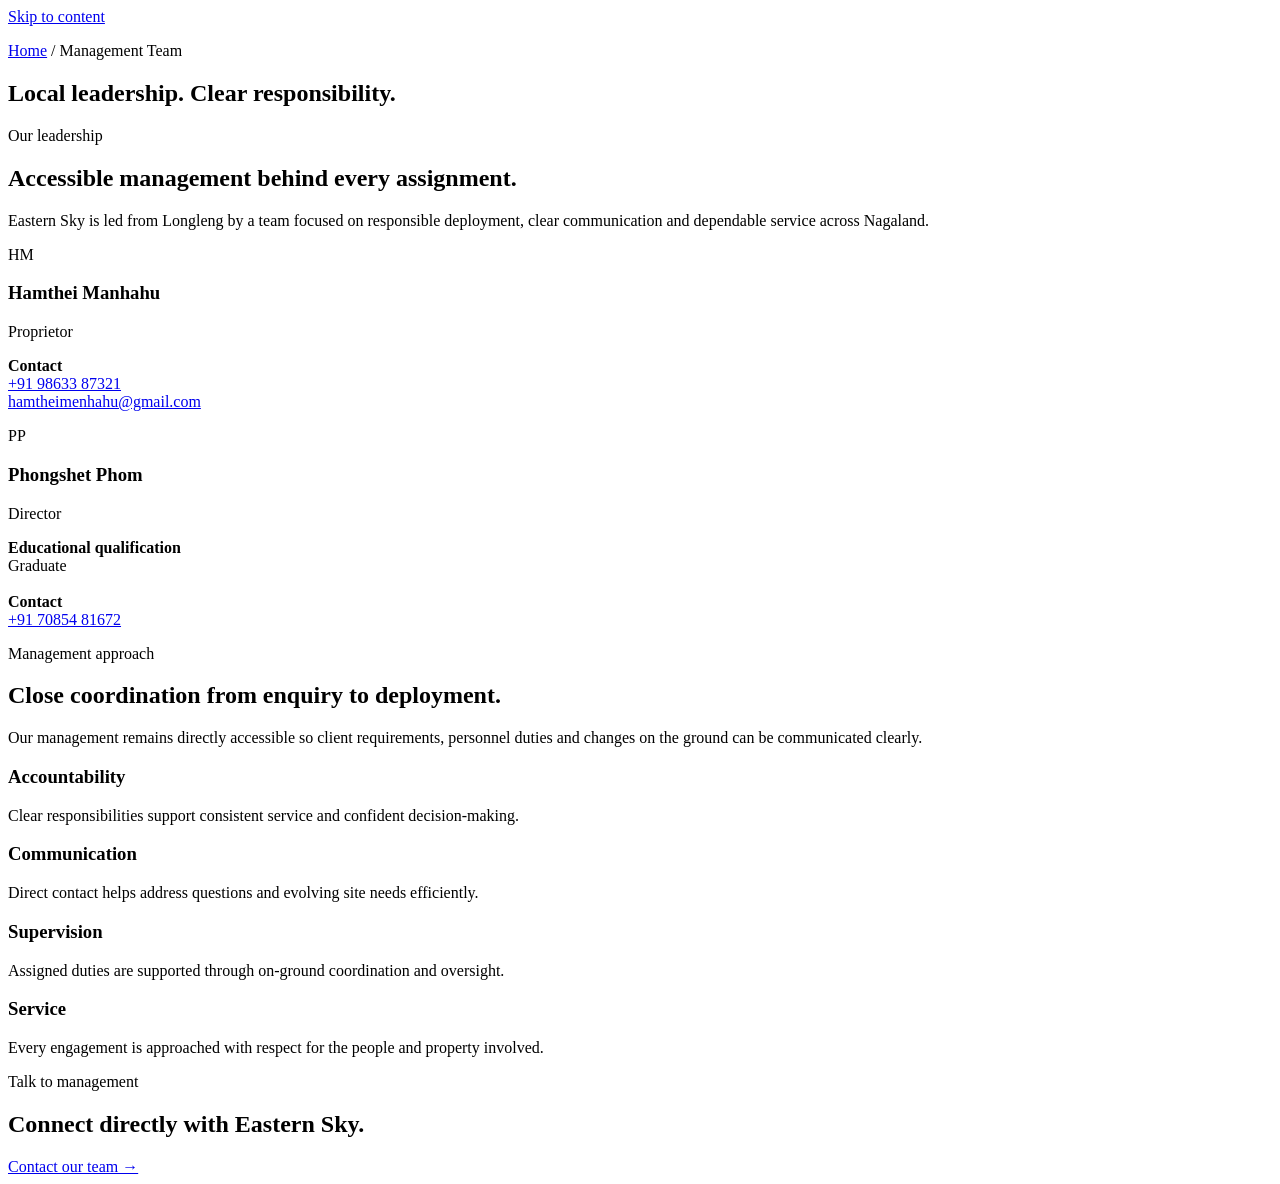
==== team.html @ 49fd6ac9 "Add files via upload" ====
<!doctype html><html lang="en"><head><meta charset="utf-8"><meta name="viewport" content="width=device-width, initial-scale=1"><meta name="description" content="Meet the management team of Eastern Sky Private Security Agency."><title>Management Team | Eastern Sky Security</title><link rel="stylesheet" href="assets/css/styles.css"><script src="assets/js/site.js" defer></script></head>
<body data-page="team" data-asset-root="assets" data-api-url="api/submit.php"><a class="skip-link" href="#main">Skip to content</a><div data-site-header></div><main id="main">
  <section class="page-hero"><div class="shell page-hero__content reveal"><p class="breadcrumbs"><a href="index.html">Home</a> / Management Team</p><h1>Local leadership. Clear responsibility.</h1></div></section>
  <section class="section"><div class="shell"><div class="section-heading reveal"><p class="eyebrow">Our leadership</p><h2>Accessible management behind every assignment.</h2><p class="lede">Eastern Sky is led from Longleng by a team focused on responsible deployment, clear communication and dependable service across Nagaland.</p></div><div class="grid grid-2">
    <article class="card team-card reveal"><div class="team-card__top"><div class="team-card__monogram">HM</div></div><div class="team-card__body"><h3>Hamthei Manhahu</h3><p class="team-card__role">Proprietor</p><p class="team-card__meta"><strong>Contact</strong><br><a href="tel:+919863387321">+91 98633 87321</a><br><a href="mailto:hamtheimenhahu@gmail.com">hamtheimenhahu@gmail.com</a></p></div></article>
    <article class="card team-card reveal"><div class="team-card__top"><div class="team-card__monogram">PP</div></div><div class="team-card__body"><h3>Phongshet Phom</h3><p class="team-card__role">Director</p><p class="team-card__meta"><strong>Educational qualification</strong><br>Graduate<br><br><strong>Contact</strong><br><a href="tel:+917085481672">+91 70854 81672</a></p></div></article>
  </div></div></section>
  <section class="section surface-dark"><div class="shell split"><div class="split__content reveal"><p class="eyebrow">Management approach</p><h2>Close coordination from enquiry to deployment.</h2><p class="lede">Our management remains directly accessible so client requirements, personnel duties and changes on the ground can be communicated clearly.</p></div><div class="grid grid-2"><article class="value reveal"><h3>Accountability</h3><p>Clear responsibilities support consistent service and confident decision-making.</p></article><article class="value reveal"><h3>Communication</h3><p>Direct contact helps address questions and evolving site needs efficiently.</p></article><article class="value reveal"><h3>Supervision</h3><p>Assigned duties are supported through on-ground coordination and oversight.</p></article><article class="value reveal"><h3>Service</h3><p>Every engagement is approached with respect for the people and property involved.</p></article></div></div></section>
  <section class="section"><div class="shell"><div class="cta reveal"><div class="cta__inner"><div><p class="eyebrow">Talk to management</p><h2>Connect directly with Eastern Sky.</h2></div><a class="button button--light" href="contact.html">Contact our team →</a></div></div></div></section>
</main><div data-site-footer></div></body></html>
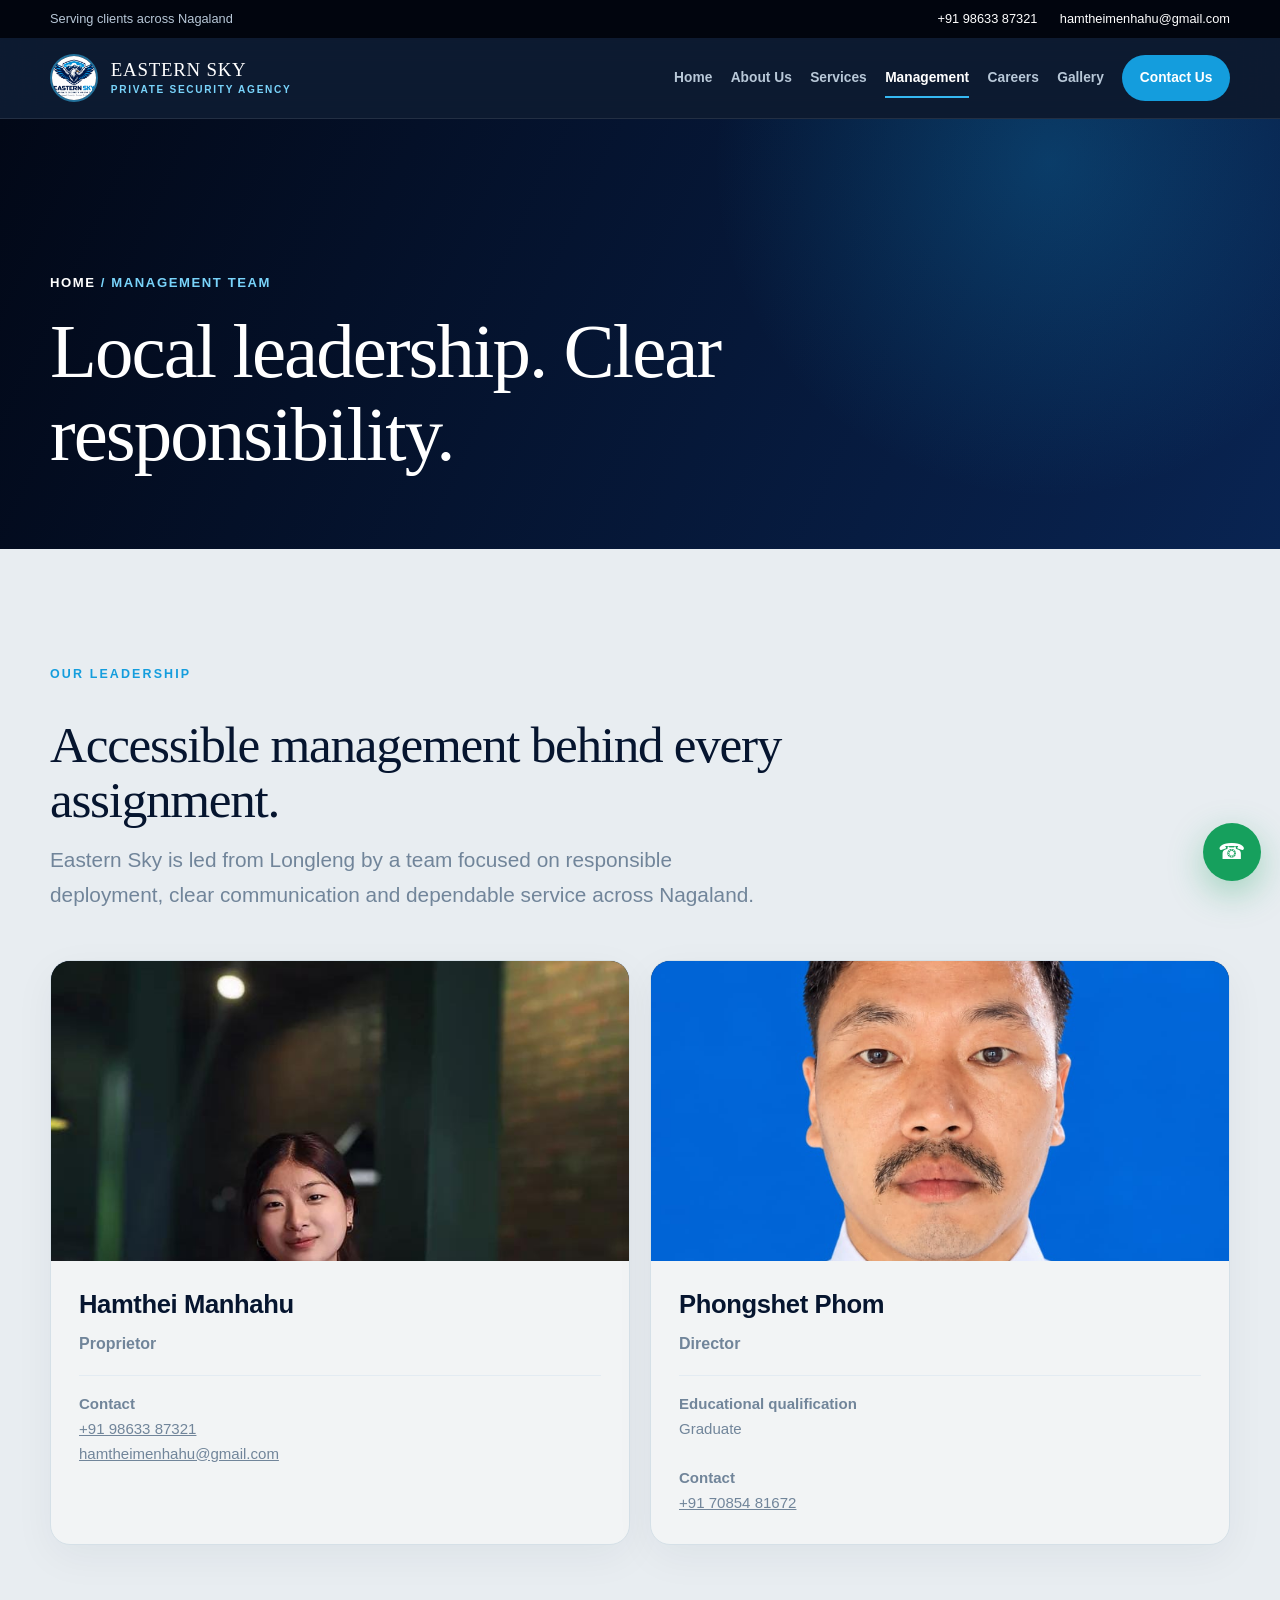
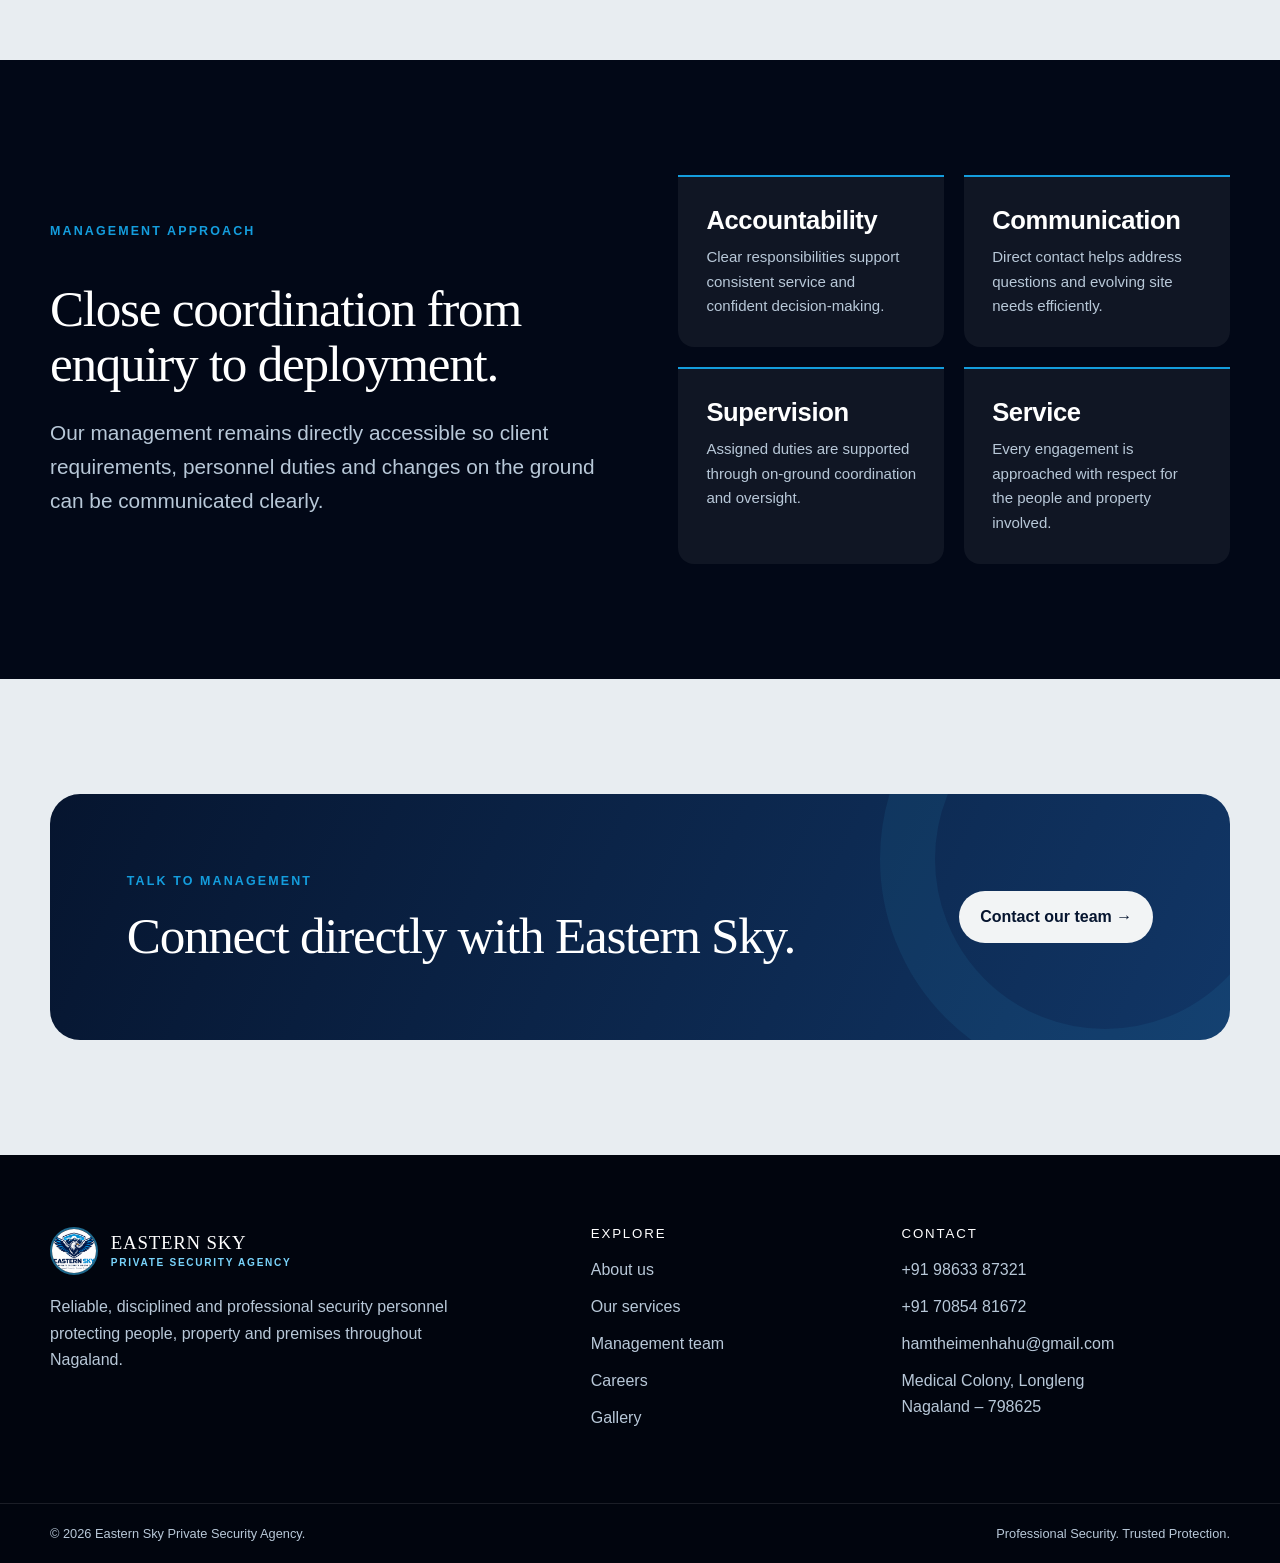
==== commit 89403906: "Update team section with images and roles" ====
--- a/team.html
+++ b/team.html
@@ -2,8 +2,8 @@
 <body data-page="team" data-asset-root="assets" data-api-url="api/submit.php"><a class="skip-link" href="#main">Skip to content</a><div data-site-header></div><main id="main">
   <section class="page-hero"><div class="shell page-hero__content reveal"><p class="breadcrumbs"><a href="index.html">Home</a> / Management Team</p><h1>Local leadership. Clear responsibility.</h1></div></section>
   <section class="section"><div class="shell"><div class="section-heading reveal"><p class="eyebrow">Our leadership</p><h2>Accessible management behind every assignment.</h2><p class="lede">Eastern Sky is led from Longleng by a team focused on responsible deployment, clear communication and dependable service across Nagaland.</p></div><div class="grid grid-2">
-    <article class="card team-card reveal"><div class="team-card__top"><div class="team-card__monogram">HM</div></div><div class="team-card__body"><h3>Hamthei Manhahu</h3><p class="team-card__role">Proprietor</p><p class="team-card__meta"><strong>Contact</strong><br><a href="tel:+919863387321">+91 98633 87321</a><br><a href="mailto:hamtheimenhahu@gmail.com">hamtheimenhahu@gmail.com</a></p></div></article>
-    <article class="card team-card reveal"><div class="team-card__top"><div class="team-card__monogram">PP</div></div><div class="team-card__body"><h3>Phongshet Phom</h3><p class="team-card__role">Director</p><p class="team-card__meta"><strong>Educational qualification</strong><br>Graduate<br><br><strong>Contact</strong><br><a href="tel:+917085481672">+91 70854 81672</a></p></div></article>
+    <article class="card team-card reveal"><div class="team-card__top"><img src="assets/images/hamthei-manhahu.jpg" alt="Hamthei Manhahu, Proprietor" style="width:100%;height:300px;display:block;object-fit:cover;object-position:center 28%;"></div><div class="team-card__body"><h3>Hamthei Manhahu</h3><p class="team-card__role">Proprietor</p><p class="team-card__meta"><strong>Contact</strong><br><a href="tel:+919863387321">+91 98633 87321</a><br><a href="mailto:hamtheimenhahu@gmail.com">hamtheimenhahu@gmail.com</a></p></div></article>
+    <article class="card team-card reveal"><div class="team-card__top"><img src="assets/images/phongshet-phom.jpg" alt="Phongshet Phom, Director" style="width:100%;height:300px;display:block;object-fit:cover;object-position:center 28%;"></div><div class="team-card__body"><h3>Phongshet Phom</h3><p class="team-card__role">Director</p><p class="team-card__meta"><strong>Educational qualification</strong><br>Graduate<br><br><strong>Contact</strong><br><a href="tel:+917085481672">+91 70854 81672</a></p></div></article>
   </div></div></section>
   <section class="section surface-dark"><div class="shell split"><div class="split__content reveal"><p class="eyebrow">Management approach</p><h2>Close coordination from enquiry to deployment.</h2><p class="lede">Our management remains directly accessible so client requirements, personnel duties and changes on the ground can be communicated clearly.</p></div><div class="grid grid-2"><article class="value reveal"><h3>Accountability</h3><p>Clear responsibilities support consistent service and confident decision-making.</p></article><article class="value reveal"><h3>Communication</h3><p>Direct contact helps address questions and evolving site needs efficiently.</p></article><article class="value reveal"><h3>Supervision</h3><p>Assigned duties are supported through on-ground coordination and oversight.</p></article><article class="value reveal"><h3>Service</h3><p>Every engagement is approached with respect for the people and property involved.</p></article></div></div></section>
   <section class="section"><div class="shell"><div class="cta reveal"><div class="cta__inner"><div><p class="eyebrow">Talk to management</p><h2>Connect directly with Eastern Sky.</h2></div><a class="button button--light" href="contact.html">Contact our team →</a></div></div></div></section>
--- a/assets/css/styles.css
+++ b/assets/css/styles.css
@@ -0,0 +1,261 @@
+:root {
+  --navy-950: #020817;
+  --navy-900: #06152f;
+  --navy-800: #0a2148;
+  --navy-700: #113666;
+  --sky-500: #149ddd;
+  --sky-400: #35b8f2;
+  --sky-300: #79d4fb;
+  --white: #f2f4f5;
+  --canvas: #e8edf1;
+  --surface: #f2f4f5;
+  --surface-muted: #e4eaee;
+  --slate-100: #e2e9ee;
+  --slate-300: #b8c8d8;
+  --slate-500: #71859a;
+  --gold: #f5b942;
+  --shadow: 0 22px 70px rgba(1, 10, 28, .16);
+  --radius: 24px;
+  --max: 1180px;
+  --font-display: Georgia, "Times New Roman", serif;
+  --font-sans: "Avenir Next", Avenir, "Century Gothic", Montserrat, "Segoe UI", sans-serif;
+}
+
+* { box-sizing: border-box; }
+html { scroll-behavior: smooth; }
+body {
+  margin: 0;
+  color: var(--navy-900);
+  background: var(--canvas);
+  font-family: var(--font-sans);
+  font-weight: 400;
+  line-height: 1.65;
+  -webkit-font-smoothing: antialiased;
+}
+body.menu-open { overflow: hidden; }
+img { display: block; max-width: 100%; }
+a { color: inherit; }
+button, input, textarea, select { font-family: var(--font-sans); }
+button, a { -webkit-tap-highlight-color: transparent; }
+
+.skip-link { position: fixed; left: 1rem; top: -5rem; z-index: 1000; padding: .8rem 1rem; color: white; background: var(--sky-500); border-radius: 0 0 10px 10px; }
+.skip-link:focus { top: 0; }
+.shell { width: min(calc(100% - 2.5rem), var(--max)); margin-inline: auto; }
+.eyebrow { margin: 0 0 1rem; color: var(--sky-500); font-size: .78rem; font-weight: 800; letter-spacing: .17em; text-transform: uppercase; }
+h1, h2 { margin: 0; font-family: var(--font-display); font-weight: 400; line-height: 1.08; letter-spacing: -.025em; }
+h3 { margin: 0; font-family: var(--font-sans); font-weight: 700; line-height: 1.2; letter-spacing: -.015em; }
+h1 { font-size: clamp(3rem, 7vw, 6.7rem); }
+h2 { font-size: clamp(2.1rem, 4vw, 4.1rem); }
+h3 { font-size: clamp(1.25rem, 2vw, 1.65rem); }
+p { margin: 0; font-weight: 300; }
+.lede { max-width: 720px; color: var(--slate-500); font-size: clamp(1.05rem, 1.7vw, 1.3rem); }
+.section { padding: clamp(4.5rem, 9vw, 8rem) 0; }
+.section-heading { display: grid; gap: 1rem; max-width: 780px; margin-bottom: 3rem; }
+.surface-dark { color: white; background: var(--navy-950); }
+.surface-dark .lede { color: var(--slate-300); }
+.surface-blue { color: white; background: linear-gradient(135deg, var(--navy-800), #0d4e88); }
+.grid { display: grid; gap: 1.25rem; }
+.grid-2 { grid-template-columns: repeat(2, minmax(0, 1fr)); }
+.grid-3 { grid-template-columns: repeat(3, minmax(0, 1fr)); }
+
+.topbar { color: var(--slate-300); background: #01050e; font-size: .8rem; }
+.topbar .shell { min-height: 38px; display: flex; align-items: center; justify-content: space-between; gap: 1rem; }
+.topbar a { color: white; text-decoration: none; }
+.topbar__right { display: flex; gap: 1.4rem; }
+.site-header { position: sticky; top: 0; z-index: 100; color: white; background: rgba(4, 17, 40, .96); border-bottom: 1px solid rgba(255,255,255,.09); backdrop-filter: blur(18px); }
+.nav { min-height: 80px; display: flex; align-items: center; justify-content: space-between; gap: 1.5rem; }
+.brand { display: flex; align-items: center; gap: .8rem; color: white; text-decoration: none; }
+.brand__mark { width: 48px; height: 48px; object-fit: cover; object-position: center 35%; border-radius: 50%; border: 2px solid rgba(53,184,242,.55); }
+.brand__copy { display: grid; line-height: 1.05; }
+.brand__copy strong { font-family: var(--font-display); font-size: 1.18rem; font-weight: 400; letter-spacing: .04em; }
+.brand__copy small { margin-top: .3rem; color: var(--sky-300); font-size: .63rem; font-weight: 800; letter-spacing: .17em; text-transform: uppercase; }
+.nav__links { display: flex; align-items: center; gap: 1.15rem; }
+.nav__links a { position: relative; padding: .55rem 0; color: var(--slate-300); font-size: .86rem; font-weight: 700; text-decoration: none; }
+.nav__links a:hover, .nav__links a[aria-current="page"] { color: white; }
+.nav__links a[aria-current="page"]::after { content: ""; position: absolute; left: 0; right: 0; bottom: 0; height: 2px; background: var(--sky-400); }
+.nav__links .nav__cta { padding: .72rem 1.1rem; color: white; background: var(--sky-500); border-radius: 999px; }
+.nav__links .nav__cta::after { display: none; }
+.nav-toggle { display: none; width: 44px; height: 44px; color: white; background: transparent; border: 1px solid rgba(255,255,255,.2); border-radius: 12px; }
+
+.hero { position: relative; min-height: 760px; display: grid; align-items: center; overflow: hidden; color: white; background: var(--navy-950); }
+.hero::before { content: ""; position: absolute; inset: 0; background: linear-gradient(90deg, rgba(2,8,23,.97) 0%, rgba(2,8,23,.85) 45%, rgba(2,8,23,.18) 78%), url('../images/esa-brand-board.jpeg') center/cover; }
+.hero::after { content: ""; position: absolute; width: 620px; height: 620px; left: -260px; bottom: -390px; border: 1px solid rgba(53,184,242,.22); border-radius: 50%; box-shadow: 0 0 0 80px rgba(53,184,242,.03), 0 0 0 160px rgba(53,184,242,.02); }
+.hero__content { position: relative; z-index: 1; width: min(720px, 100%); padding: 7rem 0; }
+.hero h1 span { color: var(--sky-400); }
+.hero__lede { max-width: 620px; margin: 1.75rem 0 2rem; color: #cfdae7; font-size: clamp(1.1rem, 2vw, 1.35rem); }
+.actions { display: flex; flex-wrap: wrap; gap: .85rem; }
+.button { display: inline-flex; align-items: center; justify-content: center; gap: .55rem; min-height: 50px; padding: .75rem 1.25rem; font-weight: 700; text-decoration: none; border: 1px solid transparent; border-radius: 999px; cursor: pointer; transition: transform .2s ease, background .2s ease, border-color .2s ease; }
+.button:hover { transform: translateY(-2px); }
+.button--primary { color: white; background: var(--sky-500); }
+.button--primary:hover { background: #0789c6; }
+.button--ghost { color: white; background: rgba(255,255,255,.05); border-color: rgba(255,255,255,.24); }
+.button--light { color: var(--navy-900); background: var(--surface); }
+.button--outline { color: var(--navy-800); background: transparent; border-color: #bfd0de; }
+.hero__trust { display: flex; flex-wrap: wrap; gap: 1rem 2rem; margin-top: 3rem; color: var(--slate-300); font-size: .9rem; }
+.hero__trust span { display: inline-flex; align-items: center; gap: .55rem; }
+.hero__trust span::before { content: "✓"; display: grid; place-items: center; width: 24px; height: 24px; color: var(--sky-300); border: 1px solid rgba(53,184,242,.45); border-radius: 50%; }
+
+.stats { position: relative; z-index: 2; margin-top: -38px; }
+.stats__grid { display: grid; grid-template-columns: repeat(4, 1fr); overflow: hidden; background: var(--surface); box-shadow: var(--shadow); border-radius: var(--radius); }
+.stat { min-height: 142px; padding: 1.7rem; border-right: 1px solid #e5edf4; }
+.stat:last-child { border: 0; }
+.stat strong { display: block; margin-bottom: .45rem; color: var(--navy-800); font-family: var(--font-display); font-size: 1.65rem; font-weight: 400; }
+.stat span { color: var(--slate-500); font-size: .92rem; }
+
+.card { padding: 2rem; background: var(--surface); border: 1px solid #d5e0e7; border-radius: 20px; box-shadow: 0 12px 40px rgba(7, 31, 64, .05); }
+.card__icon { width: 52px; height: 52px; display: grid; place-items: center; margin-bottom: 1.4rem; color: var(--sky-500); background: #eaf8ff; border-radius: 15px; font-size: 1.45rem; }
+.card h3 { margin-bottom: .7rem; }
+.card p { color: var(--slate-500); }
+.card__link { display: inline-flex; margin-top: 1.2rem; color: var(--sky-500); font-weight: 800; text-decoration: none; }
+.card__link:hover { text-decoration: underline; }
+.service-grid .card { position: relative; overflow: hidden; }
+.service-grid .card::after { content: ""; position: absolute; width: 90px; height: 90px; right: -45px; bottom: -45px; background: rgba(20,157,221,.07); border-radius: 50%; }
+
+.split { display: grid; grid-template-columns: 1fr 1fr; gap: clamp(2rem, 6vw, 5rem); align-items: center; }
+.split__image { position: relative; min-height: 560px; overflow: hidden; border-radius: 28px; box-shadow: var(--shadow); }
+.split__image img { width: 100%; height: 100%; position: absolute; inset: 0; object-fit: cover; }
+.split__image::after { content: ""; position: absolute; inset: 0; background: linear-gradient(180deg, transparent 55%, rgba(2,8,23,.75)); }
+.split__content { display: grid; gap: 1.5rem; }
+.check-list { display: grid; gap: .85rem; padding: 0; margin: 0; list-style: none; }
+.check-list li { display: flex; gap: .75rem; align-items: flex-start; }
+.check-list li::before { content: "✓"; flex: 0 0 26px; width: 26px; height: 26px; display: grid; place-items: center; color: white; background: var(--sky-500); border-radius: 50%; font-weight: 900; }
+.split__badge { position: absolute; right: 1.4rem; bottom: 1.4rem; z-index: 2; max-width: 220px; padding: 1.15rem; color: white; background: rgba(5,22,49,.92); border: 1px solid rgba(255,255,255,.18); border-radius: 16px; backdrop-filter: blur(8px); }
+.split__badge strong { display: block; margin-bottom: .25rem; color: var(--sky-300); }
+
+.values { grid-template-columns: repeat(4, 1fr); }
+.value { padding: 1.75rem; border-top: 2px solid var(--sky-500); background: rgba(255,255,255,.055); border-radius: 0 0 16px 16px; }
+.value h3 { margin-bottom: .55rem; }
+.value p { color: var(--slate-300); font-size: .94rem; }
+
+.cta { overflow: hidden; padding: clamp(2.5rem, 6vw, 5rem); color: white; background: linear-gradient(115deg, var(--navy-900), var(--navy-700)); border-radius: 30px; position: relative; }
+.cta::after { content: ""; position: absolute; width: 340px; height: 340px; right: -100px; top: -160px; border: 55px solid rgba(53,184,242,.08); border-radius: 50%; }
+.cta__inner { position: relative; z-index: 1; display: flex; justify-content: space-between; align-items: center; gap: 2rem; }
+.cta h2 { max-width: 720px; font-size: clamp(2rem, 4vw, 3.7rem); }
+
+.page-hero { position: relative; min-height: 430px; display: grid; align-items: end; overflow: hidden; color: white; background: var(--navy-950); }
+.page-hero::before { content: ""; position: absolute; inset: 0; background: radial-gradient(circle at 82% 10%, rgba(20,157,221,.25), transparent 30%), linear-gradient(115deg, #020817, #092452); }
+.page-hero__content { position: relative; z-index: 1; padding: 6rem 0 4.5rem; }
+.page-hero h1 { max-width: 900px; font-size: clamp(3rem, 6vw, 5.6rem); }
+.breadcrumbs { margin-bottom: 1.1rem; color: var(--sky-300); font-size: .82rem; font-weight: 800; letter-spacing: .12em; text-transform: uppercase; }
+.breadcrumbs a { color: white; text-decoration: none; }
+
+.timeline { position: relative; display: grid; gap: 1.5rem; }
+.timeline::before { content: ""; position: absolute; left: 25px; top: 20px; bottom: 20px; width: 1px; background: #cbdbe6; }
+.timeline__item { position: relative; padding-left: 78px; }
+.timeline__num { position: absolute; left: 0; top: 0; width: 52px; height: 52px; display: grid; place-items: center; color: white; background: var(--navy-800); border: 5px solid var(--canvas); border-radius: 50%; font-weight: 900; }
+.timeline__item p { margin-top: .5rem; color: var(--slate-500); }
+.info-strip { display: grid; grid-template-columns: repeat(3, 1fr); gap: 1px; overflow: hidden; background: rgba(255,255,255,.15); border-radius: 20px; }
+.info-strip > div { padding: 1.5rem; background: rgba(255,255,255,.06); }
+.info-strip strong { display: block; margin-bottom: .35rem; color: var(--sky-300); }
+
+.team-card { overflow: hidden; padding: 0; }
+.team-card__top { min-height: 215px; display: grid; place-items: center; color: white; background: linear-gradient(145deg, var(--navy-800), var(--navy-950)); }
+.team-card__monogram { width: 100px; height: 100px; display: grid; place-items: center; font-family: var(--font-display); font-size: 2.2rem; border: 2px solid rgba(53,184,242,.5); border-radius: 50%; }
+.team-card__body { padding: 1.75rem; }
+.team-card__role { margin: .45rem 0 1.1rem; color: var(--sky-500); font-weight: 800; }
+.team-card__meta { padding-top: 1rem; border-top: 1px solid #e3ebf2; color: var(--slate-500); font-size: .94rem; }
+
+.career-panel { padding: clamp(2rem, 5vw, 4rem); color: white; background: linear-gradient(135deg, #06152f, #0d3765); border-radius: 28px; }
+.career-panel h2 { margin-bottom: 1rem; }
+.steps { counter-reset: step; display: grid; grid-template-columns: repeat(3, 1fr); gap: 1.2rem; margin-top: 2.5rem; }
+.step { position: relative; padding: 1.6rem; background: rgba(255,255,255,.07); border: 1px solid rgba(255,255,255,.11); border-radius: 18px; }
+.step::before { counter-increment: step; content: "0" counter(step); display: block; margin-bottom: 2rem; color: var(--sky-300); font-weight: 900; letter-spacing: .1em; }
+.step p { margin-top: .6rem; color: var(--slate-300); }
+
+.gallery-grid { display: grid; grid-template-columns: 1.25fr .75fr; gap: 1rem; }
+.gallery-item { position: relative; min-height: 330px; overflow: hidden; padding: 0; background: var(--navy-900); border: 0; border-radius: 22px; cursor: zoom-in; }
+.gallery-item:first-child { grid-row: span 2; min-height: 680px; }
+.gallery-item img { width: 100%; height: 100%; position: absolute; inset: 0; object-fit: cover; transition: transform .5s ease; }
+.gallery-item:hover img { transform: scale(1.035); }
+.gallery-item span { position: absolute; z-index: 2; left: 1.2rem; bottom: 1.2rem; padding: .45rem .7rem; color: white; background: rgba(2,8,23,.78); border-radius: 999px; font-size: .78rem; font-weight: 800; }
+.lightbox { position: fixed; inset: 0; z-index: 300; display: none; place-items: center; padding: 2rem; background: rgba(0,4,14,.94); }
+.lightbox.open { display: grid; }
+.lightbox img { max-width: min(100%, 1050px); max-height: 85vh; object-fit: contain; border-radius: 16px; }
+.lightbox__close { position: absolute; right: 1.4rem; top: 1.4rem; width: 46px; height: 46px; color: white; background: rgba(255,255,255,.1); border: 1px solid rgba(255,255,255,.2); border-radius: 50%; cursor: pointer; }
+
+.contact-grid { display: grid; grid-template-columns: .85fr 1.15fr; gap: 1.5rem; align-items: start; }
+.contact-stack { display: grid; gap: 1rem; }
+.contact-card { display: flex; gap: 1rem; align-items: flex-start; }
+.contact-card__icon { flex: 0 0 44px; width: 44px; height: 44px; display: grid; place-items: center; color: white; background: var(--sky-500); border-radius: 13px; }
+.contact-card h3 { font-size: 1.1rem; }
+.contact-card p, .contact-card a { color: var(--slate-500); text-decoration: none; }
+.form { display: grid; gap: 1rem; }
+.field-row { display: grid; grid-template-columns: 1fr 1fr; gap: 1rem; }
+.field { display: grid; gap: .45rem; }
+.field label { font-size: .85rem; font-weight: 800; }
+.field input, .field textarea, .field select { width: 100%; padding: .9rem 1rem; color: var(--navy-900); background: var(--surface-muted); border: 1px solid #c4d2dc; border-radius: 12px; outline: 0; }
+.field input:focus, .field textarea:focus, .field select:focus { border-color: var(--sky-500); box-shadow: 0 0 0 3px rgba(20,157,221,.12); }
+.field textarea { min-height: 145px; resize: vertical; }
+.form-note { color: var(--slate-500); font-size: .82rem; }
+.form-status { display: none; padding: .85rem 1rem; color: #0d5c36; background: #e8f8ef; border-radius: 10px; font-weight: 700; }
+.form-status.visible { display: block; }
+.form-status.error { color: #8b1e2d; background: #fff0f2; }
+.spam-trap { position: absolute !important; width: 1px !important; height: 1px !important; overflow: hidden !important; clip: rect(0, 0, 0, 0) !important; white-space: nowrap !important; }
+.button[disabled] { opacity: .65; cursor: wait; transform: none; }
+.map-card { position: relative; min-height: 350px; overflow: hidden; color: white; background: radial-gradient(circle at 65% 40%, rgba(53,184,242,.28), transparent 22%), repeating-linear-gradient(40deg, rgba(255,255,255,.03) 0 1px, transparent 1px 35px), var(--navy-900); border-radius: 24px; }
+.map-card__pin { position: absolute; left: 50%; top: 45%; width: 68px; height: 68px; display: grid; place-items: center; transform: translate(-50%,-50%); color: white; background: var(--sky-500); border: 8px solid rgba(255,255,255,.3); border-radius: 50% 50% 50% 0; rotate: -45deg; }
+.map-card__pin span { rotate: 45deg; font-size: 1.5rem; }
+.map-card__label { position: absolute; left: 50%; top: 62%; width: min(90%, 360px); transform: translateX(-50%); text-align: center; }
+
+.site-footer { color: var(--slate-300); background: #01050e; }
+.footer__main { display: grid; grid-template-columns: 1.5fr .8fr 1fr; gap: 3rem; padding: 4.5rem 0; }
+.footer__brand p { max-width: 430px; margin-top: 1.2rem; }
+.footer__heading { margin-bottom: 1rem; color: white; font-family: inherit; font-size: .83rem; letter-spacing: .14em; text-transform: uppercase; }
+.footer__links { display: grid; gap: .65rem; }
+.footer__links a { width: fit-content; color: var(--slate-300); text-decoration: none; }
+.footer__links a:hover { color: var(--sky-300); }
+.footer__bottom { padding: 1.2rem 0; border-top: 1px solid rgba(255,255,255,.1); font-size: .8rem; }
+.footer__bottom .shell { display: flex; justify-content: space-between; gap: 1rem; }
+.floating-call { position: fixed; z-index: 80; right: 1.2rem; bottom: 1.2rem; width: 58px; height: 58px; display: grid; place-items: center; color: white; background: #16a05d; border-radius: 50%; box-shadow: 0 12px 35px rgba(22,160,93,.35); text-decoration: none; font-size: 1.35rem; }
+
+.reveal { opacity: 0; transform: translateY(20px); transition: opacity .65s ease, transform .65s ease; }
+.reveal.visible { opacity: 1; transform: none; }
+
+@media (max-width: 980px) {
+  .topbar { display: none; }
+  .site-header { z-index: 2147483640; isolation: isolate; }
+  .nav { position: relative; z-index: 1; }
+  .nav-toggle { display: grid; place-items: center; background: #0b2a54; border-color: rgba(53,184,242,.72); }
+  .nav__links { position: fixed; z-index: 2147483647; top: 80px; right: 0; width: min(100%, 360px); height: calc(100dvh - 80px); display: flex; flex-direction: column; align-items: stretch; gap: 0; padding: 1.4rem; overflow-y: auto; background: #06152f; border-left: 1px solid rgba(53,184,242,.32); box-shadow: -22px 0 55px rgba(0,0,0,.4); opacity: 0; visibility: hidden; transform: translateX(110%); transition: transform .25s ease, opacity .2s ease, visibility .25s ease; }
+  .nav__links.open { opacity: 1; visibility: visible; transform: none; }
+  .nav__links::before { content: "MENU"; padding: 0 1rem .9rem; color: var(--sky-300); font-size: .72rem; font-weight: 800; letter-spacing: .18em; }
+  .nav__links a { padding: 1rem; border-bottom: 1px solid rgba(255,255,255,.1); font-size: 1rem; }
+  .nav__links a[aria-current="page"]::after { display: none; }
+  .nav__links .nav__cta { margin-top: 1rem; text-align: center; }
+  .stats__grid { grid-template-columns: repeat(2, 1fr); }
+  .stat:nth-child(2) { border-right: 0; }
+  .stat:nth-child(-n+2) { border-bottom: 1px solid #e5edf4; }
+  .grid-3 { grid-template-columns: repeat(2, 1fr); }
+  .split, .contact-grid { grid-template-columns: 1fr; }
+  .split__image { min-height: 480px; }
+  .values, .steps { grid-template-columns: repeat(2, 1fr); }
+  .cta__inner { display: grid; }
+}
+
+@media (max-width: 680px) {
+  .shell { width: min(calc(100% - 1.5rem), var(--max)); }
+  .brand__copy strong { font-size: 1rem; }
+  .brand__copy small { font-size: .54rem; }
+  .hero { min-height: 690px; }
+  .hero::before { background: linear-gradient(180deg, rgba(2,8,23,.62), rgba(2,8,23,.98) 68%), url('../images/esa-brand-board.jpeg') 25% center/cover; }
+  .hero__content { padding: 11rem 0 5rem; }
+  .hero h1 { font-size: clamp(2.8rem, 15vw, 4.6rem); }
+  .actions { flex-direction: column; align-items: stretch; }
+  .button { width: 100%; }
+  .stats { margin-top: 0; }
+  .stats__grid, .grid-2, .grid-3, .values, .steps, .info-strip, .field-row { grid-template-columns: 1fr; }
+  .stat { border-right: 0; border-bottom: 1px solid #e5edf4; }
+  .stat:nth-child(3) { border-bottom: 1px solid #e5edf4; }
+  .split__image { min-height: 410px; }
+  .gallery-grid { grid-template-columns: 1fr; }
+  .gallery-item:first-child { min-height: 420px; grid-row: auto; }
+  .gallery-item { min-height: 320px; }
+  .footer__main { grid-template-columns: 1fr; gap: 2rem; }
+  .footer__bottom .shell { flex-direction: column; }
+}
+
+@media (prefers-reduced-motion: reduce) {
+  html { scroll-behavior: auto; }
+  *, *::before, *::after { animation-duration: .01ms !important; transition-duration: .01ms !important; }
+  .reveal { opacity: 1; transform: none; }
+}
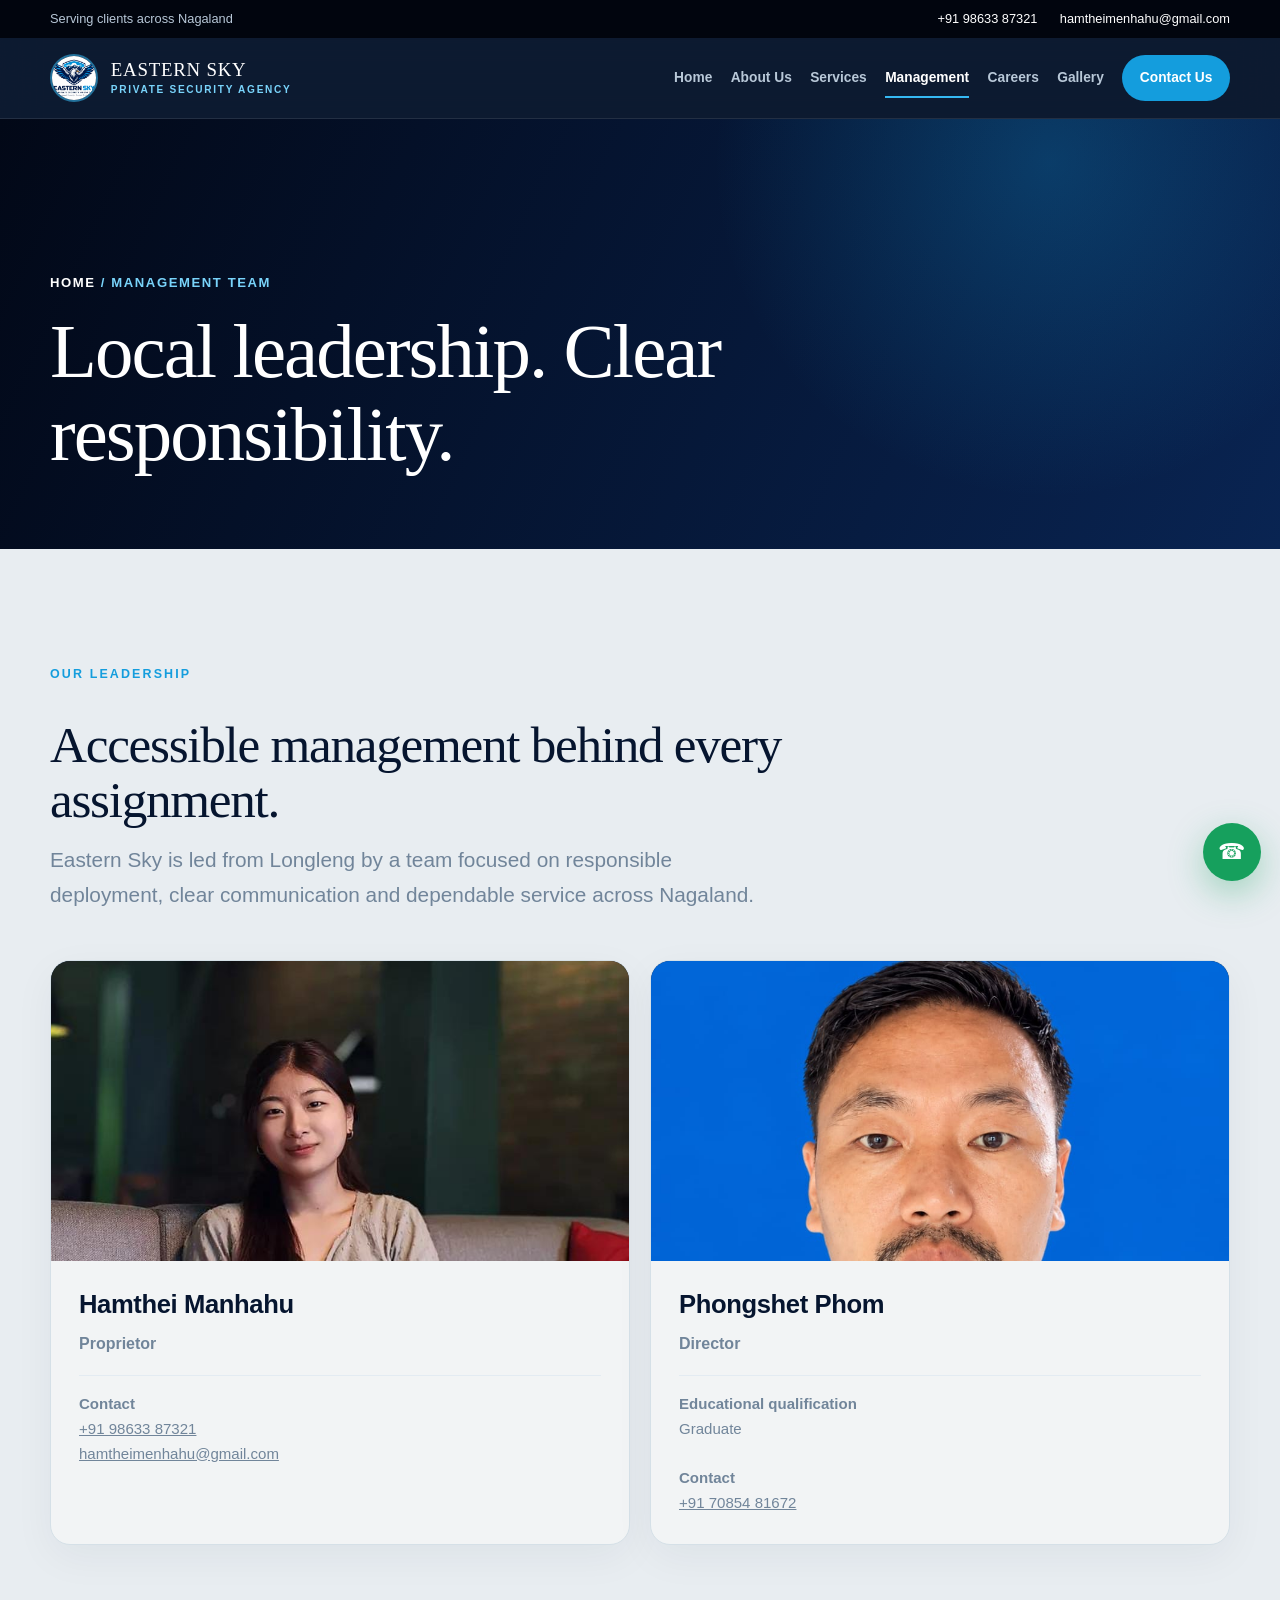
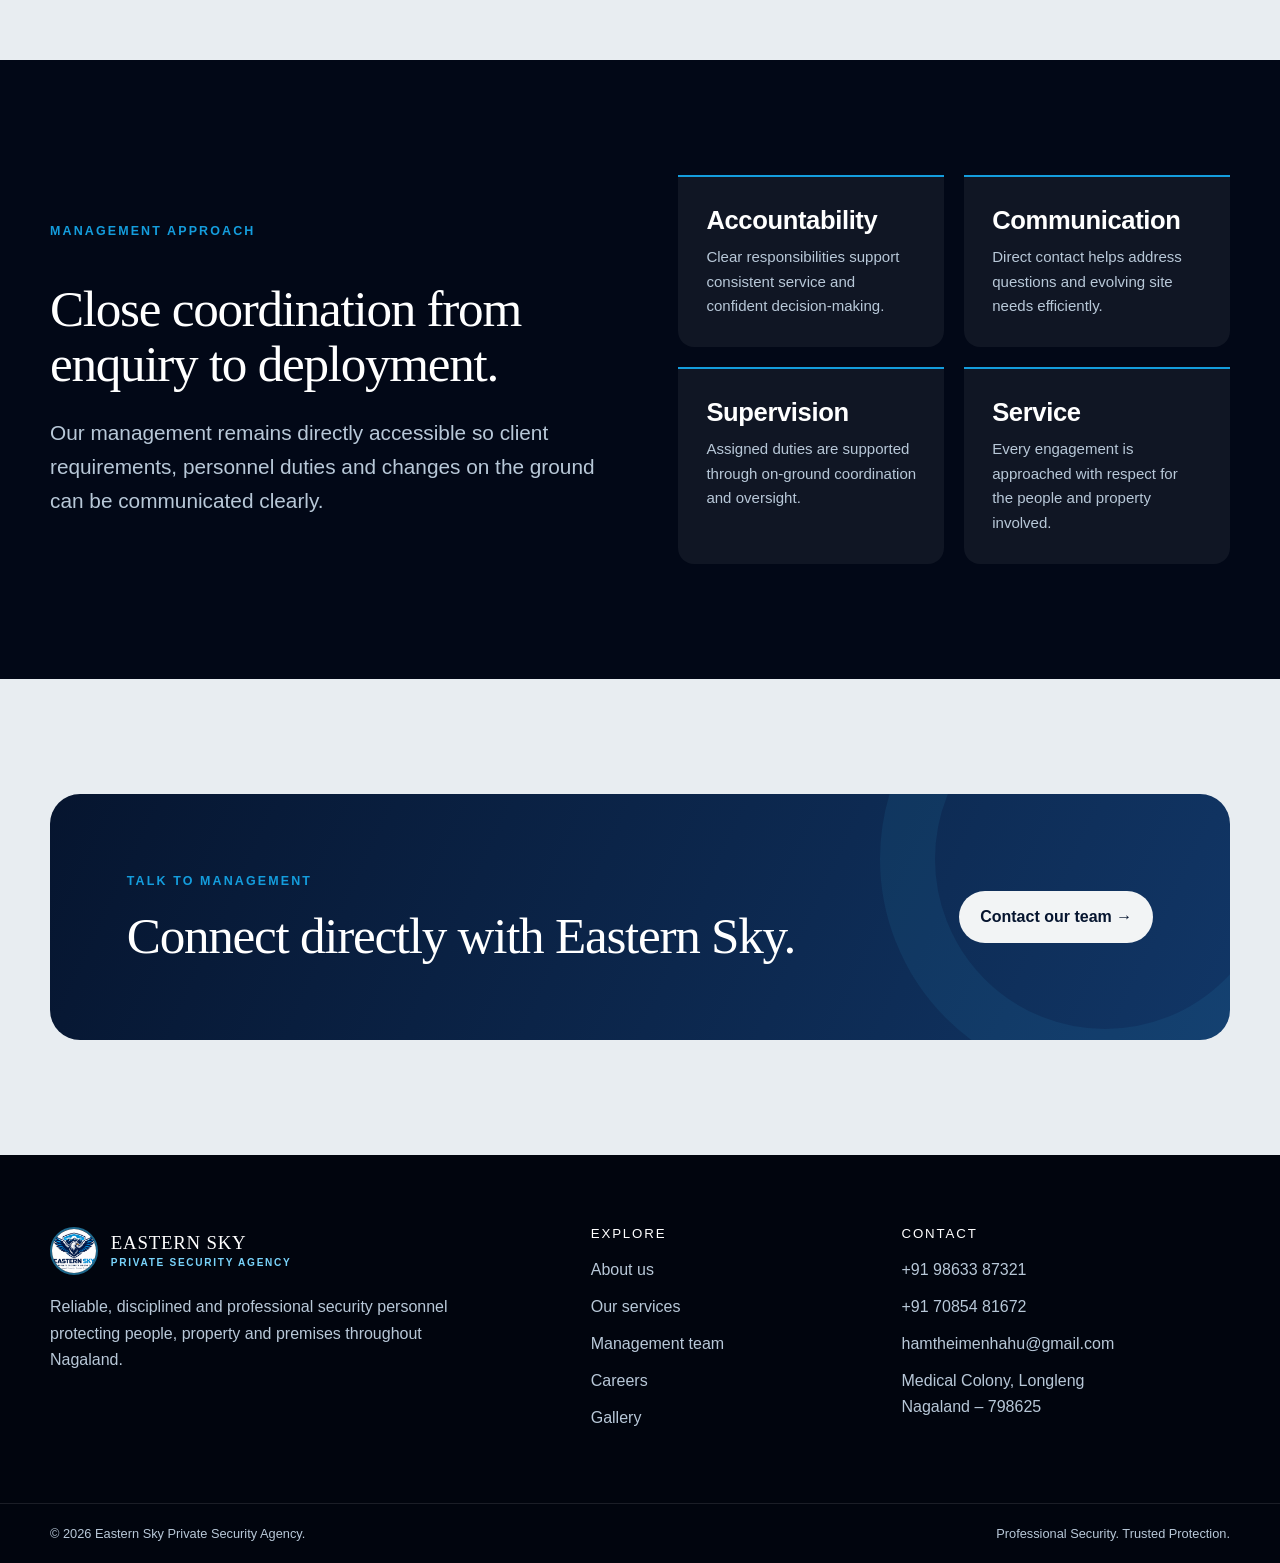
==== commit 8749ca88: "Update team.html" ====
--- a/team.html
+++ b/team.html
@@ -2,8 +2,8 @@
 <body data-page="team" data-asset-root="assets" data-api-url="api/submit.php"><a class="skip-link" href="#main">Skip to content</a><div data-site-header></div><main id="main">
   <section class="page-hero"><div class="shell page-hero__content reveal"><p class="breadcrumbs"><a href="index.html">Home</a> / Management Team</p><h1>Local leadership. Clear responsibility.</h1></div></section>
   <section class="section"><div class="shell"><div class="section-heading reveal"><p class="eyebrow">Our leadership</p><h2>Accessible management behind every assignment.</h2><p class="lede">Eastern Sky is led from Longleng by a team focused on responsible deployment, clear communication and dependable service across Nagaland.</p></div><div class="grid grid-2">
-    <article class="card team-card reveal"><div class="team-card__top"><img src="assets/images/hamthei-manhahu.jpg" alt="Hamthei Manhahu, Proprietor" style="width:100%;height:300px;display:block;object-fit:cover;object-position:center 28%;"></div><div class="team-card__body"><h3>Hamthei Manhahu</h3><p class="team-card__role">Proprietor</p><p class="team-card__meta"><strong>Contact</strong><br><a href="tel:+919863387321">+91 98633 87321</a><br><a href="mailto:hamtheimenhahu@gmail.com">hamtheimenhahu@gmail.com</a></p></div></article>
-    <article class="card team-card reveal"><div class="team-card__top"><img src="assets/images/phongshet-phom.jpg" alt="Phongshet Phom, Director" style="width:100%;height:300px;display:block;object-fit:cover;object-position:center 28%;"></div><div class="team-card__body"><h3>Phongshet Phom</h3><p class="team-card__role">Director</p><p class="team-card__meta"><strong>Educational qualification</strong><br>Graduate<br><br><strong>Contact</strong><br><a href="tel:+917085481672">+91 70854 81672</a></p></div></article>
+    <article class="card team-card reveal"><div class="team-card__top"><img src="assets/images/hamthei-manhahu.jpg" alt="Hamthei Manhahu, Proprietor" style="width:100%;height:300px;display:block;object-fit:cover;object-position:center 55%;"></div><div class="team-card__body"><h3>Hamthei Manhahu</h3><p class="team-card__role">Proprietor</p><p class="team-card__meta"><strong>Contact</strong><br><a href="tel:+919863387321">+91 98633 87321</a><br><a href="mailto:hamtheimenhahu@gmail.com">hamtheimenhahu@gmail.com</a></p></div></article>
+    <article class="card team-card reveal"><div class="team-card__top"><img src="assets/images/phongshet-phom.jpg" alt="Phongshet Phom, Director" style="width:100%;height:300px;display:block;object-fit:cover;object-position:center 10%;"></div><div class="team-card__body"><h3>Phongshet Phom</h3><p class="team-card__role">Director</p><p class="team-card__meta"><strong>Educational qualification</strong><br>Graduate<br><br><strong>Contact</strong><br><a href="tel:+917085481672">+91 70854 81672</a></p></div></article>
   </div></div></section>
   <section class="section surface-dark"><div class="shell split"><div class="split__content reveal"><p class="eyebrow">Management approach</p><h2>Close coordination from enquiry to deployment.</h2><p class="lede">Our management remains directly accessible so client requirements, personnel duties and changes on the ground can be communicated clearly.</p></div><div class="grid grid-2"><article class="value reveal"><h3>Accountability</h3><p>Clear responsibilities support consistent service and confident decision-making.</p></article><article class="value reveal"><h3>Communication</h3><p>Direct contact helps address questions and evolving site needs efficiently.</p></article><article class="value reveal"><h3>Supervision</h3><p>Assigned duties are supported through on-ground coordination and oversight.</p></article><article class="value reveal"><h3>Service</h3><p>Every engagement is approached with respect for the people and property involved.</p></article></div></div></section>
   <section class="section"><div class="shell"><div class="cta reveal"><div class="cta__inner"><div><p class="eyebrow">Talk to management</p><h2>Connect directly with Eastern Sky.</h2></div><a class="button button--light" href="contact.html">Contact our team →</a></div></div></div></section>
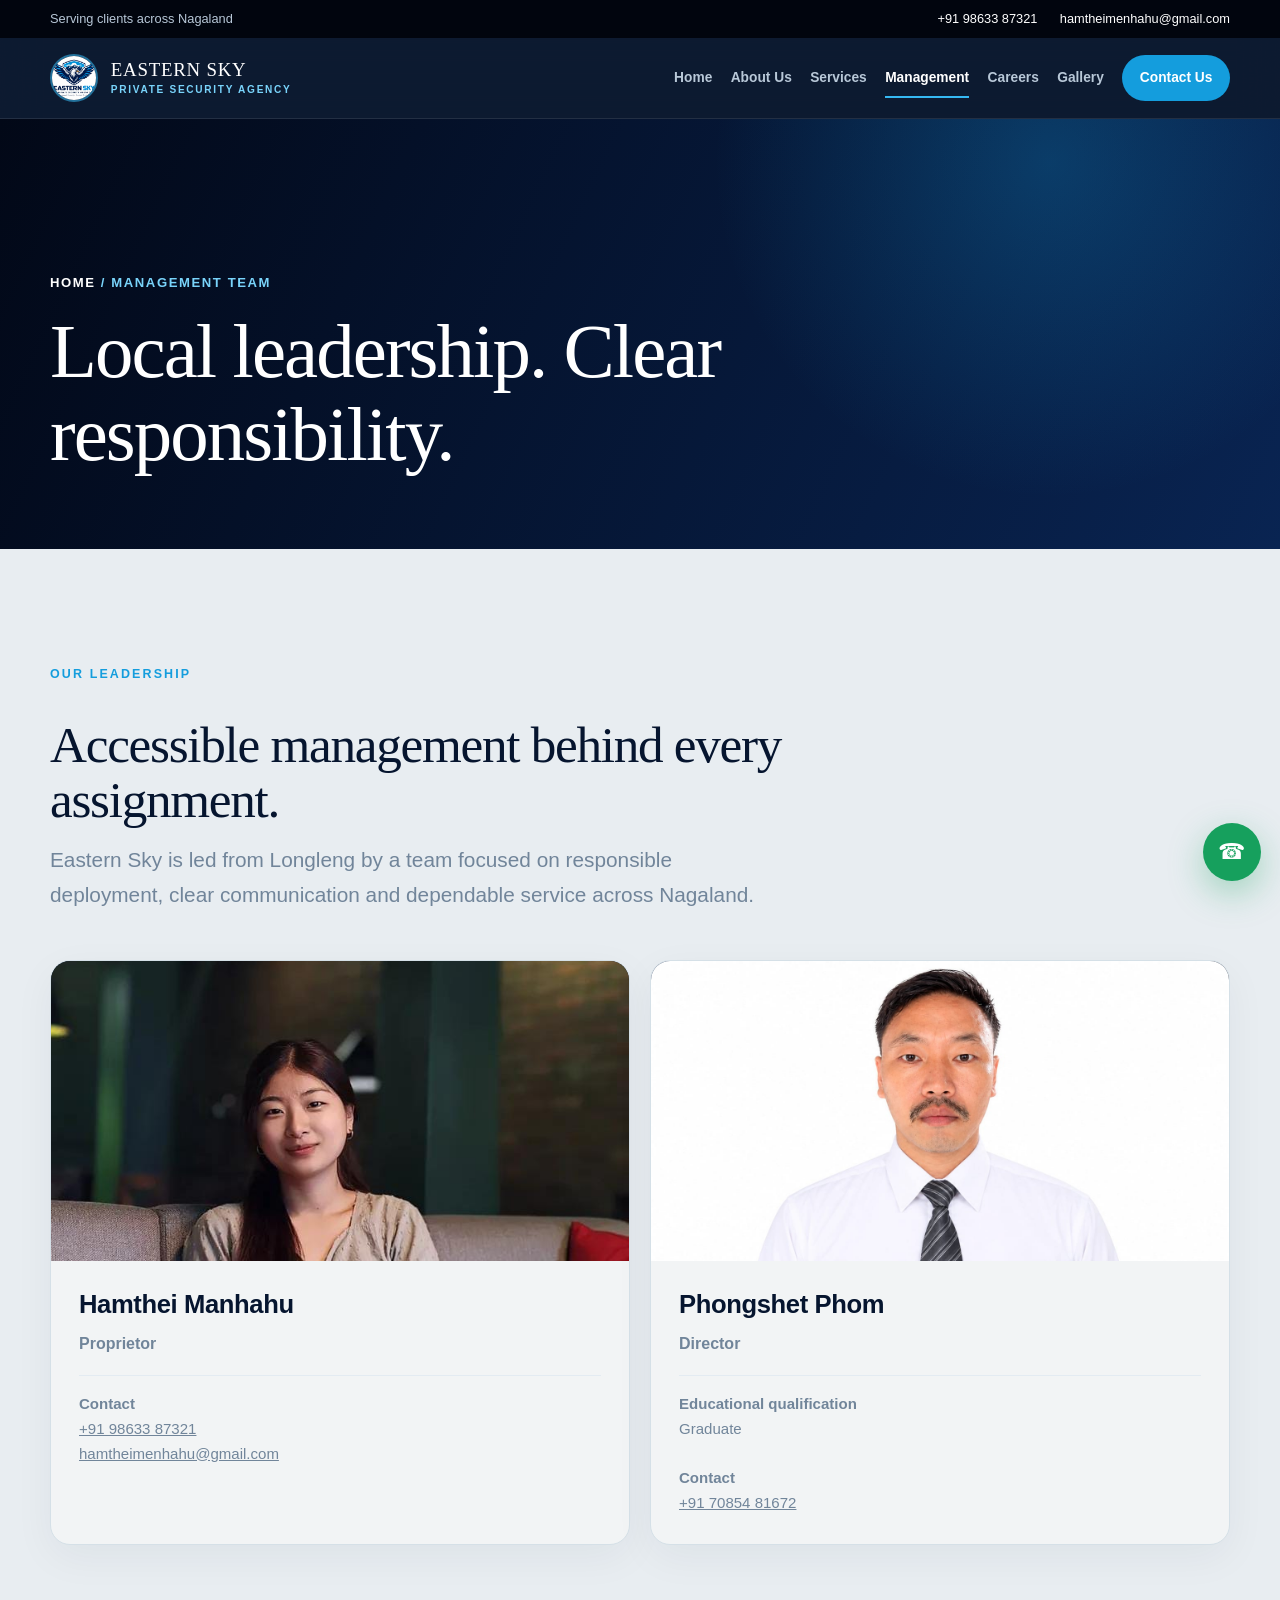
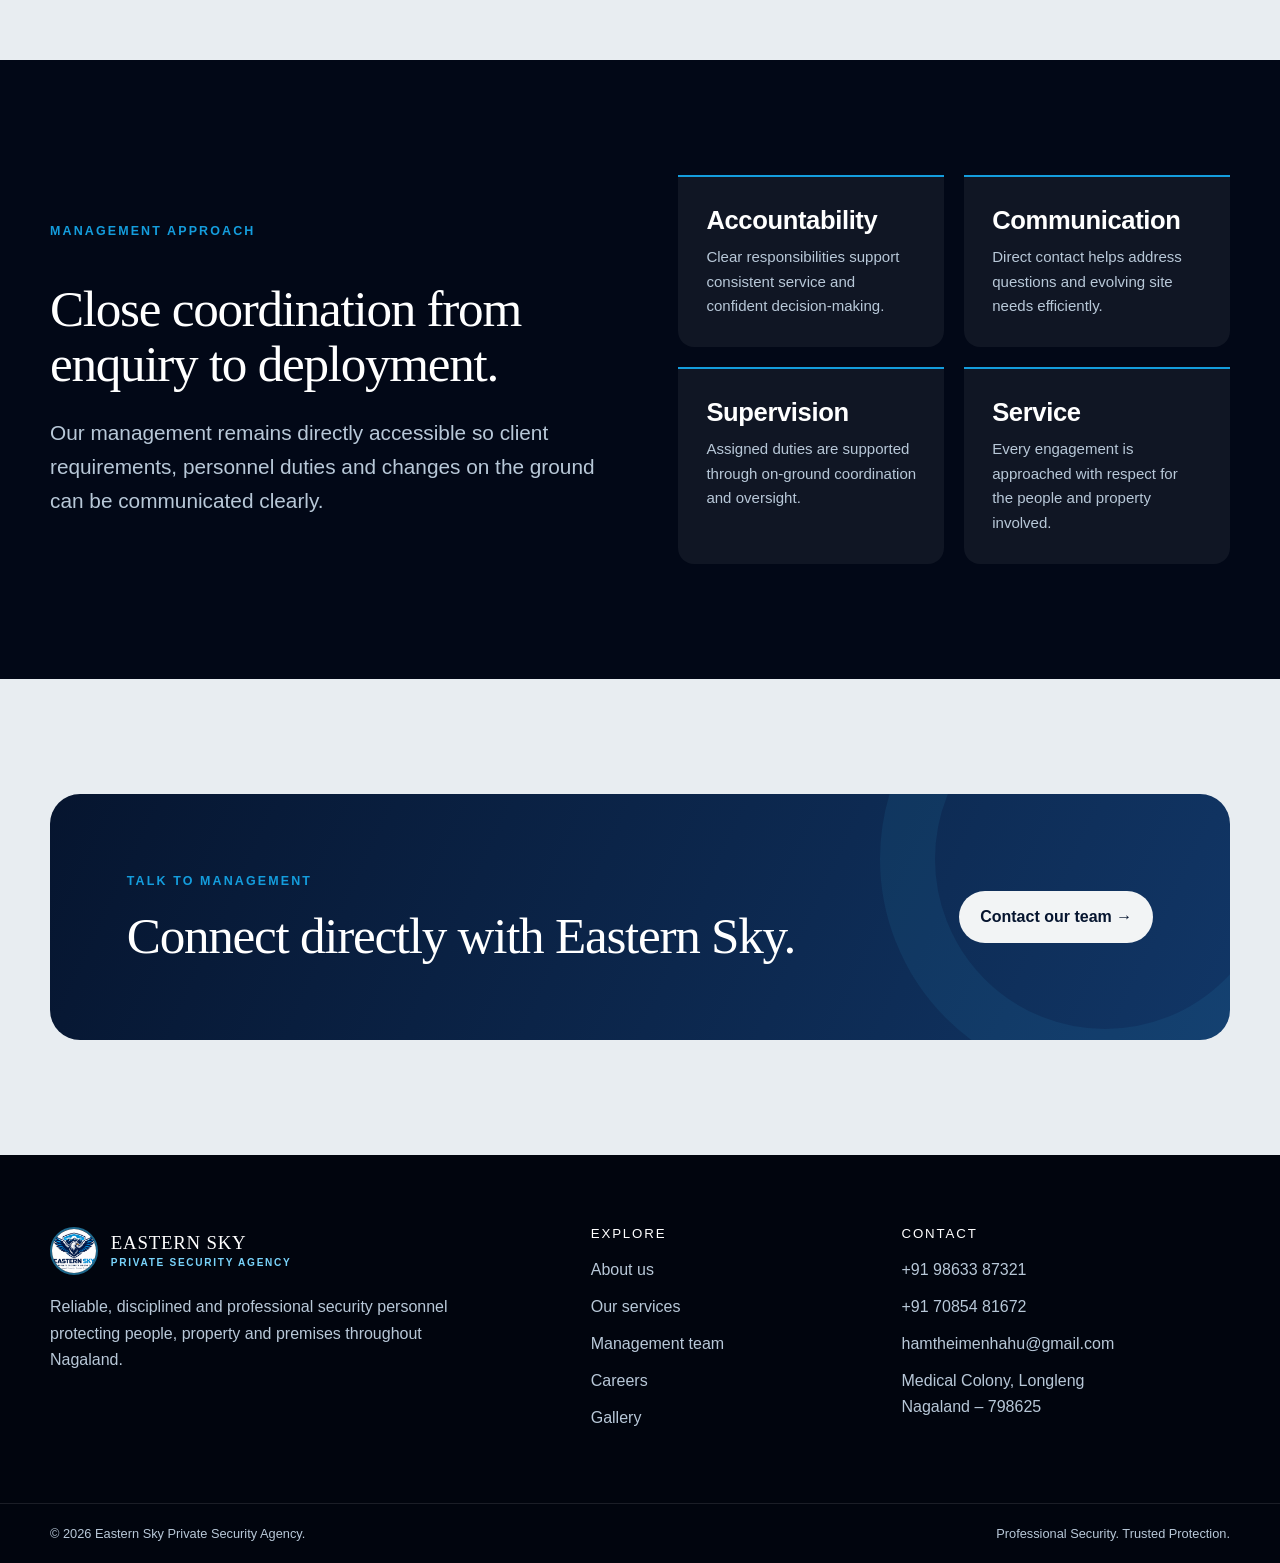
==== commit d2eb41b3: "Update team.html" ====
--- a/team.html
+++ b/team.html
@@ -3,7 +3,7 @@
   <section class="page-hero"><div class="shell page-hero__content reveal"><p class="breadcrumbs"><a href="index.html">Home</a> / Management Team</p><h1>Local leadership. Clear responsibility.</h1></div></section>
   <section class="section"><div class="shell"><div class="section-heading reveal"><p class="eyebrow">Our leadership</p><h2>Accessible management behind every assignment.</h2><p class="lede">Eastern Sky is led from Longleng by a team focused on responsible deployment, clear communication and dependable service across Nagaland.</p></div><div class="grid grid-2">
     <article class="card team-card reveal"><div class="team-card__top"><img src="assets/images/hamthei-manhahu.jpg" alt="Hamthei Manhahu, Proprietor" style="width:100%;height:300px;display:block;object-fit:cover;object-position:center 55%;"></div><div class="team-card__body"><h3>Hamthei Manhahu</h3><p class="team-card__role">Proprietor</p><p class="team-card__meta"><strong>Contact</strong><br><a href="tel:+919863387321">+91 98633 87321</a><br><a href="mailto:hamtheimenhahu@gmail.com">hamtheimenhahu@gmail.com</a></p></div></article>
-    <article class="card team-card reveal"><div class="team-card__top"><img src="assets/images/phongshet-phom.jpg" alt="Phongshet Phom, Director" style="width:100%;height:300px;display:block;object-fit:cover;object-position:center 10%;"></div><div class="team-card__body"><h3>Phongshet Phom</h3><p class="team-card__role">Director</p><p class="team-card__meta"><strong>Educational qualification</strong><br>Graduate<br><br><strong>Contact</strong><br><a href="tel:+917085481672">+91 70854 81672</a></p></div></article>
+    <article class="card team-card reveal"><div class="team-card__top"><img src="assets/images/phongshet-phom.jpeg" alt="Phongshet Phom, Director" style="width:100%;height:300px;display:block;object-fit:cover;object-position:center 10%;"></div><div class="team-card__body"><h3>Phongshet Phom</h3><p class="team-card__role">Director</p><p class="team-card__meta"><strong>Educational qualification</strong><br>Graduate<br><br><strong>Contact</strong><br><a href="tel:+917085481672">+91 70854 81672</a></p></div></article>
   </div></div></section>
   <section class="section surface-dark"><div class="shell split"><div class="split__content reveal"><p class="eyebrow">Management approach</p><h2>Close coordination from enquiry to deployment.</h2><p class="lede">Our management remains directly accessible so client requirements, personnel duties and changes on the ground can be communicated clearly.</p></div><div class="grid grid-2"><article class="value reveal"><h3>Accountability</h3><p>Clear responsibilities support consistent service and confident decision-making.</p></article><article class="value reveal"><h3>Communication</h3><p>Direct contact helps address questions and evolving site needs efficiently.</p></article><article class="value reveal"><h3>Supervision</h3><p>Assigned duties are supported through on-ground coordination and oversight.</p></article><article class="value reveal"><h3>Service</h3><p>Every engagement is approached with respect for the people and property involved.</p></article></div></div></section>
   <section class="section"><div class="shell"><div class="cta reveal"><div class="cta__inner"><div><p class="eyebrow">Talk to management</p><h2>Connect directly with Eastern Sky.</h2></div><a class="button button--light" href="contact.html">Contact our team →</a></div></div></div></section>
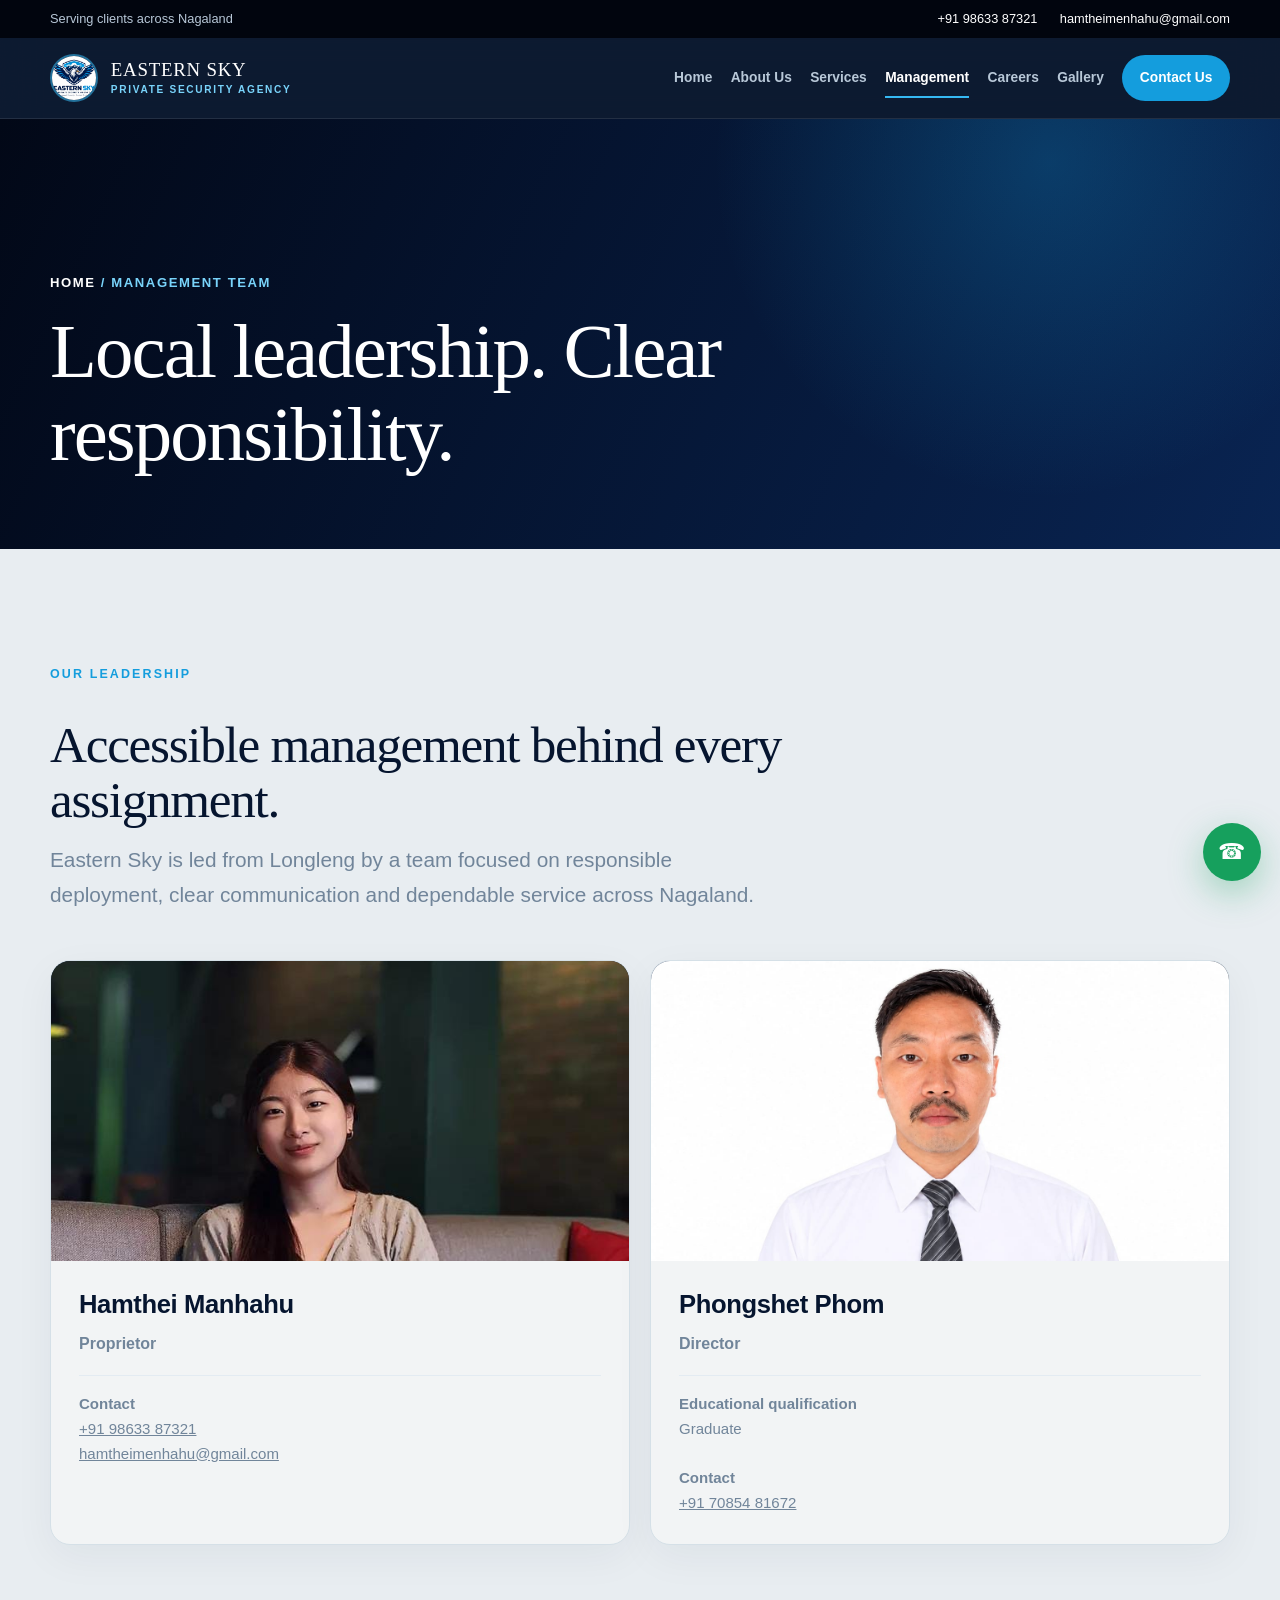
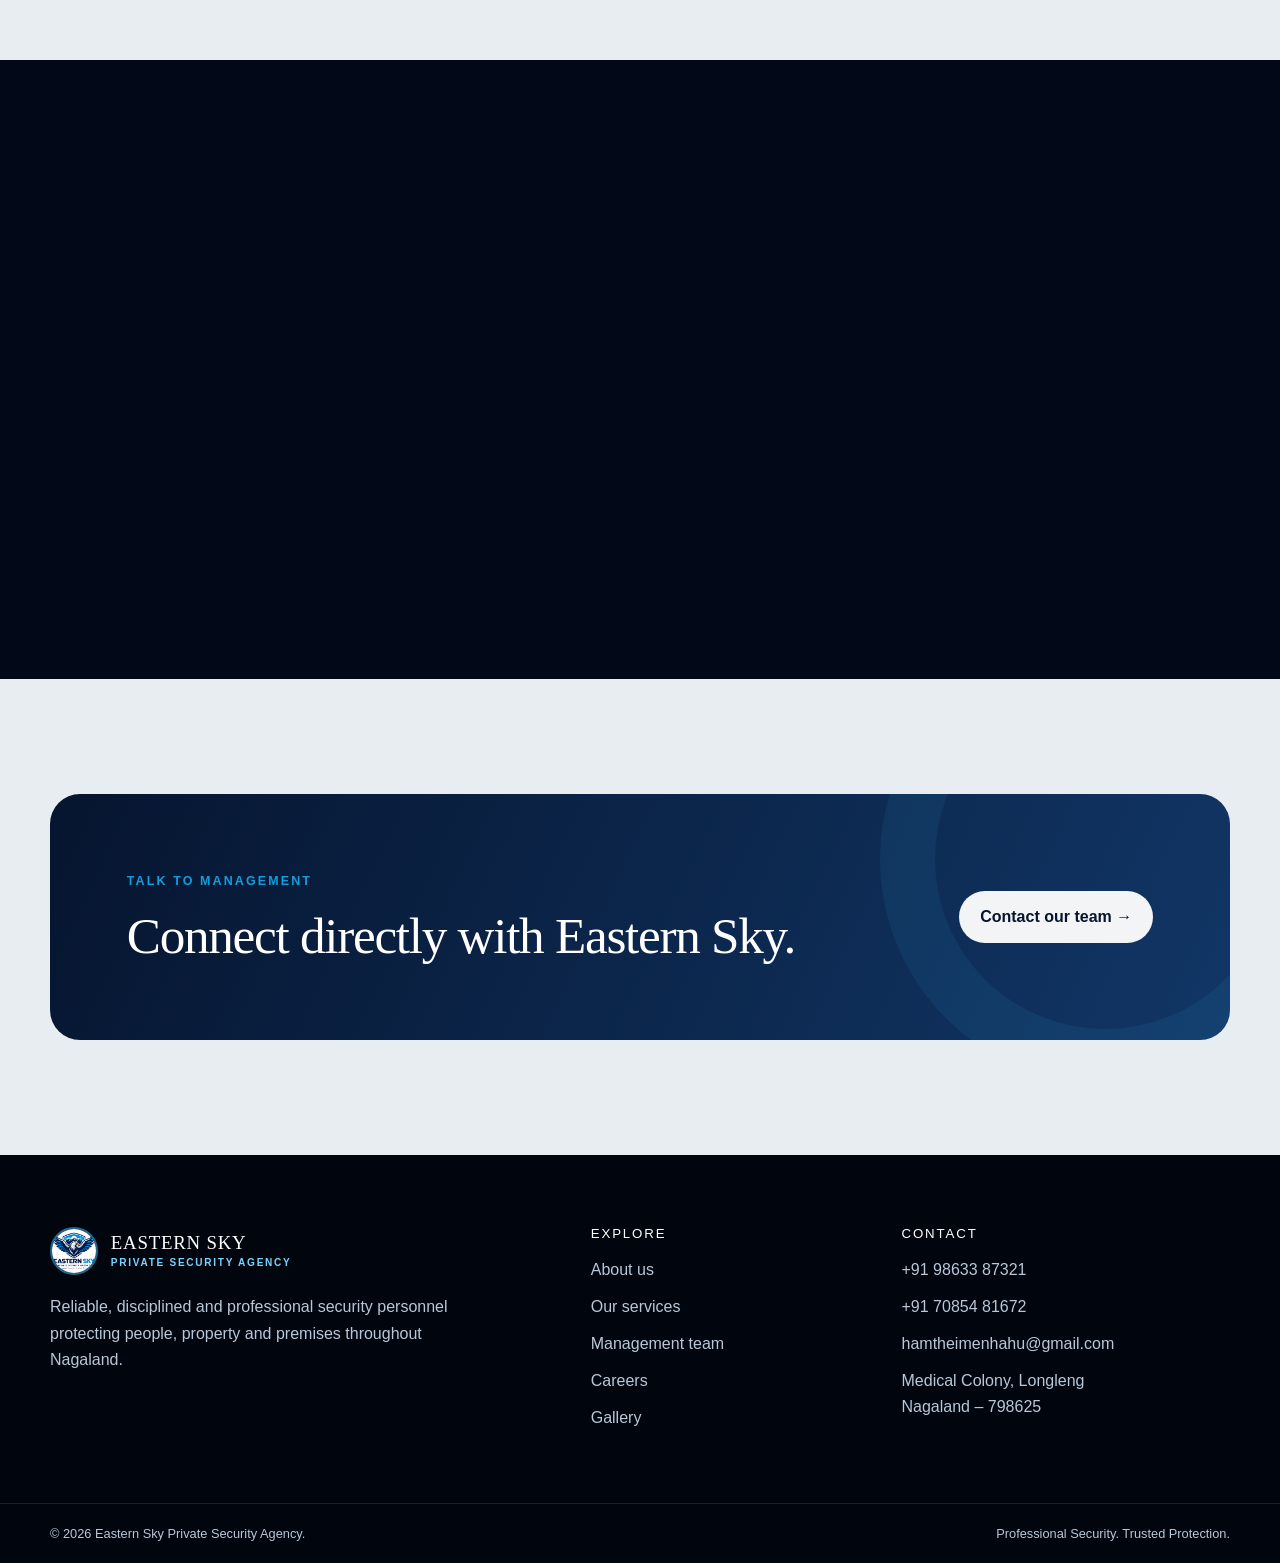
==== commit 081cfd3b: "Update team.html" ====
--- a/team.html
+++ b/team.html
@@ -1,4 +1,4 @@
-<!doctype html><html lang="en"><head><meta charset="utf-8"><meta name="viewport" content="width=device-width, initial-scale=1"><meta name="description" content="Meet the management team of Eastern Sky Private Security Agency."><title>Management Team | Eastern Sky Security</title><link rel="stylesheet" href="assets/css/styles.css"><script src="assets/js/site.js" defer></script></head>
+<!doctype html><html lang="en"><head><meta charset="utf-8"><meta name="viewport" content="width=device-width, initial-scale=1"><meta name="description" content="Meet the management team of Eastern Sky Security Agency."><title>Management Team | Eastern Sky Security</title><link rel="stylesheet" href="assets/css/styles.css"><script src="assets/js/site.js" defer></script></head>
 <body data-page="team" data-asset-root="assets" data-api-url="api/submit.php"><a class="skip-link" href="#main">Skip to content</a><div data-site-header></div><main id="main">
   <section class="page-hero"><div class="shell page-hero__content reveal"><p class="breadcrumbs"><a href="index.html">Home</a> / Management Team</p><h1>Local leadership. Clear responsibility.</h1></div></section>
   <section class="section"><div class="shell"><div class="section-heading reveal"><p class="eyebrow">Our leadership</p><h2>Accessible management behind every assignment.</h2><p class="lede">Eastern Sky is led from Longleng by a team focused on responsible deployment, clear communication and dependable service across Nagaland.</p></div><div class="grid grid-2">
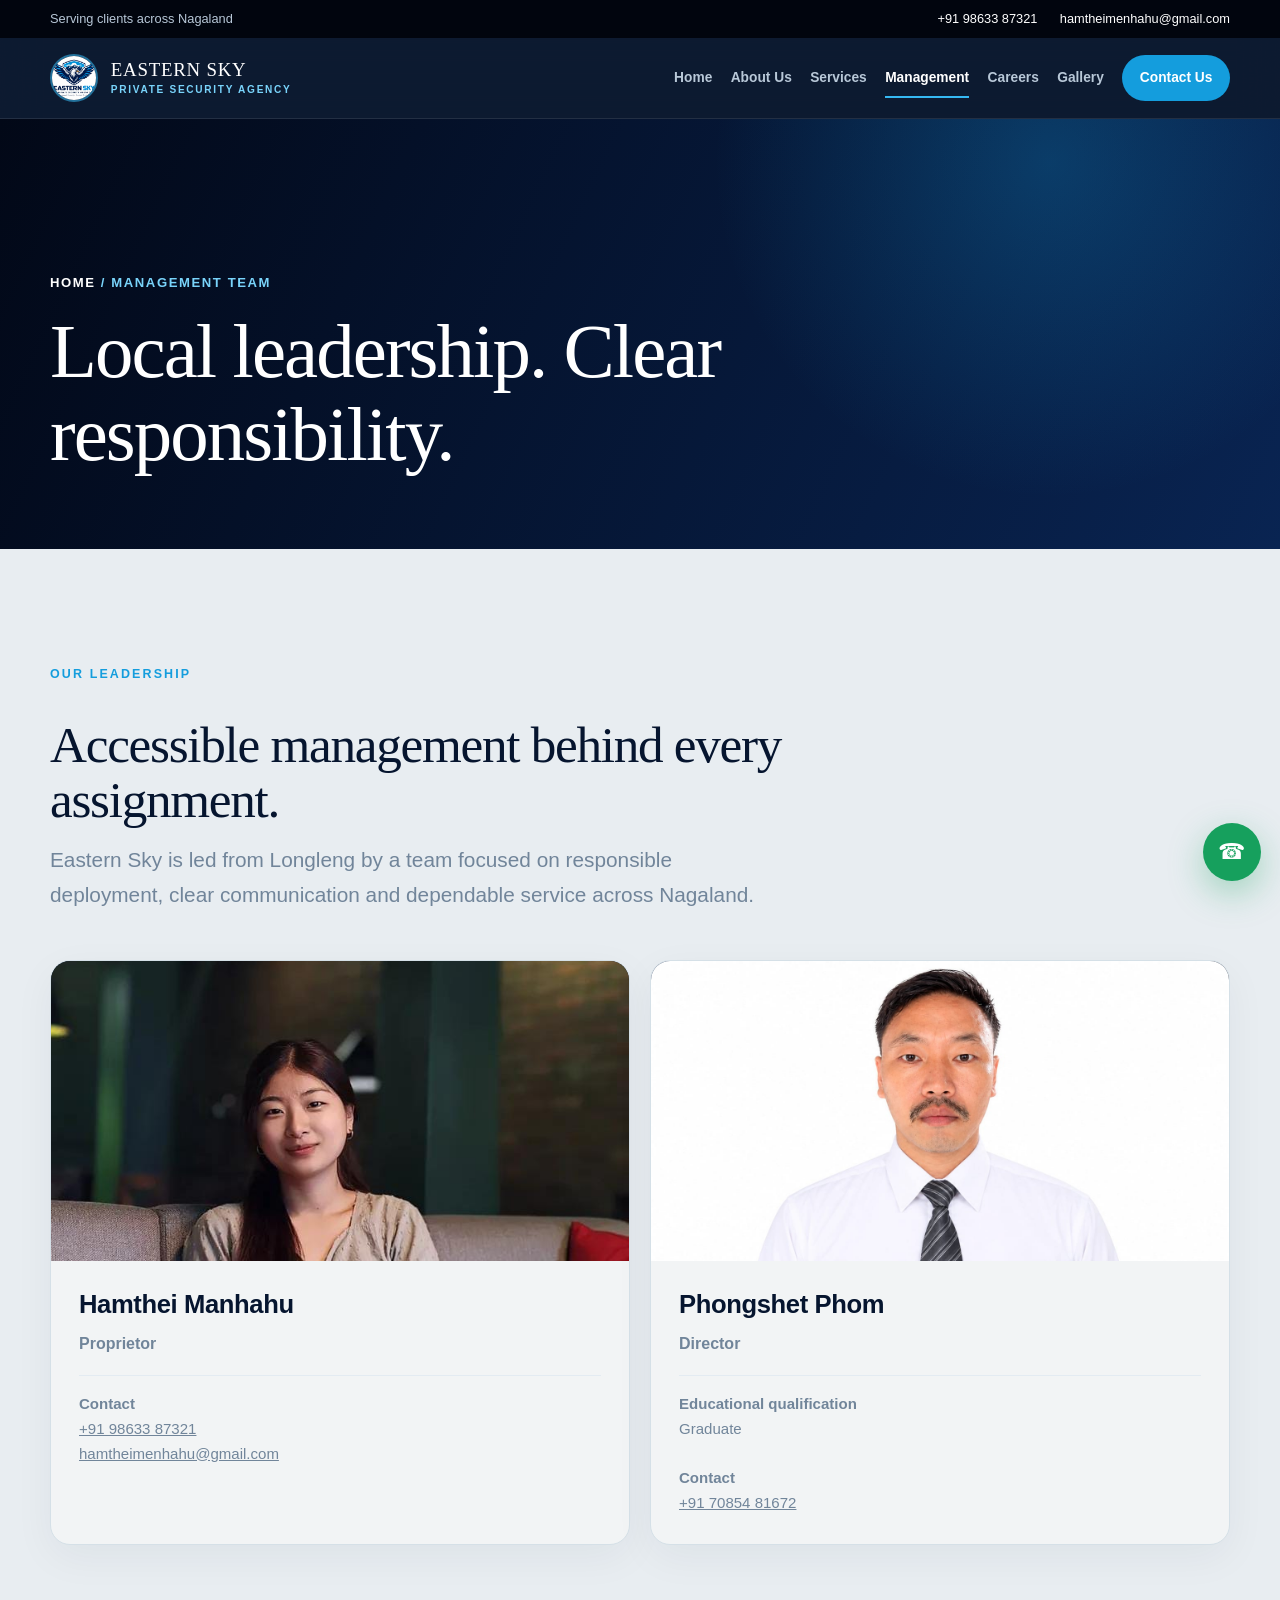
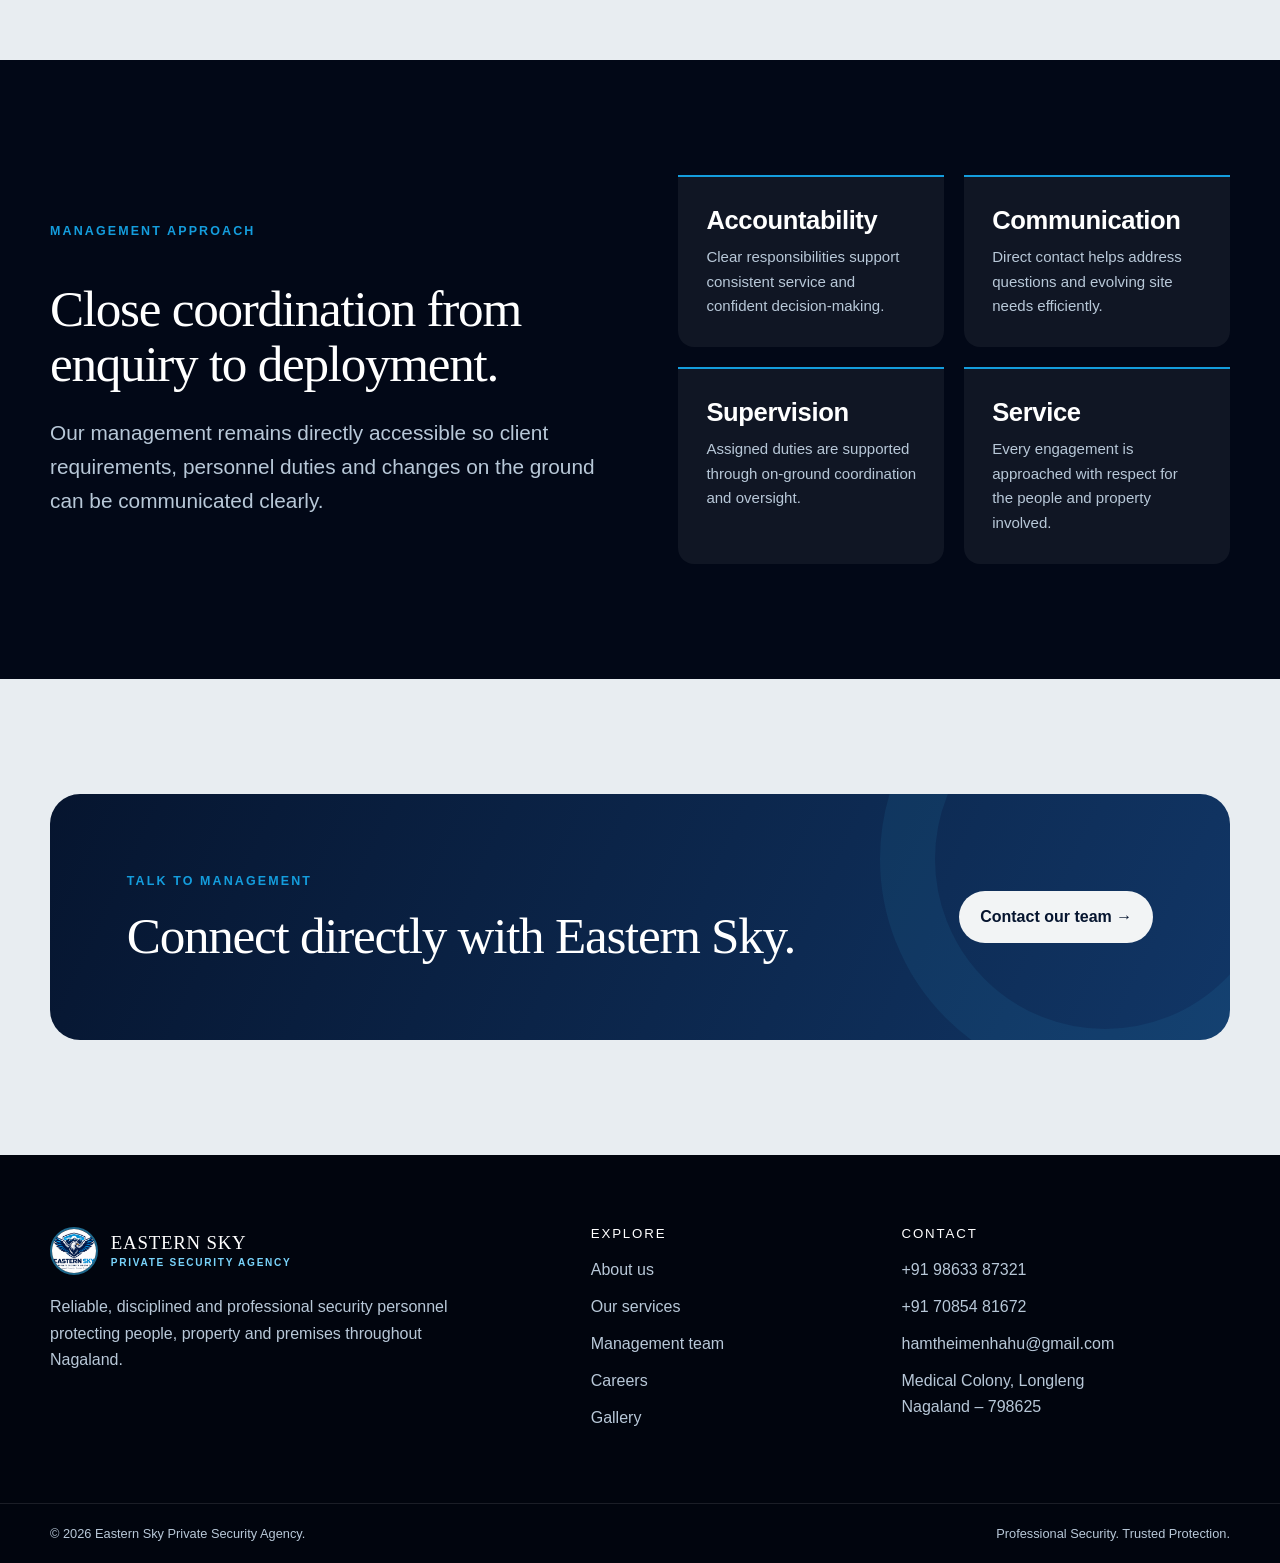
==== commit 14e330b3: "Update team.html" ====
--- a/team.html
+++ b/team.html
@@ -1,4 +1,4 @@
-<!doctype html><html lang="en"><head><meta charset="utf-8"><meta name="viewport" content="width=device-width, initial-scale=1"><meta name="description" content="Meet the management team of Eastern Sky Security Agency."><title>Management Team | Eastern Sky Security</title><link rel="stylesheet" href="assets/css/styles.css"><script src="assets/js/site.js" defer></script></head>
+<!doctype html><html lang="en"><head><meta charset="utf-8"><meta name="viewport" content="width=device-width, initial-scale=1"><meta name="description" content="Meet the management team of Eastern Private Sky Security Agency."><title>Management Team | Eastern Sky Security</title><link rel="stylesheet" href="assets/css/styles.css"><script src="assets/js/site.js" defer></script></head>
 <body data-page="team" data-asset-root="assets" data-api-url="api/submit.php"><a class="skip-link" href="#main">Skip to content</a><div data-site-header></div><main id="main">
   <section class="page-hero"><div class="shell page-hero__content reveal"><p class="breadcrumbs"><a href="index.html">Home</a> / Management Team</p><h1>Local leadership. Clear responsibility.</h1></div></section>
   <section class="section"><div class="shell"><div class="section-heading reveal"><p class="eyebrow">Our leadership</p><h2>Accessible management behind every assignment.</h2><p class="lede">Eastern Sky is led from Longleng by a team focused on responsible deployment, clear communication and dependable service across Nagaland.</p></div><div class="grid grid-2">
